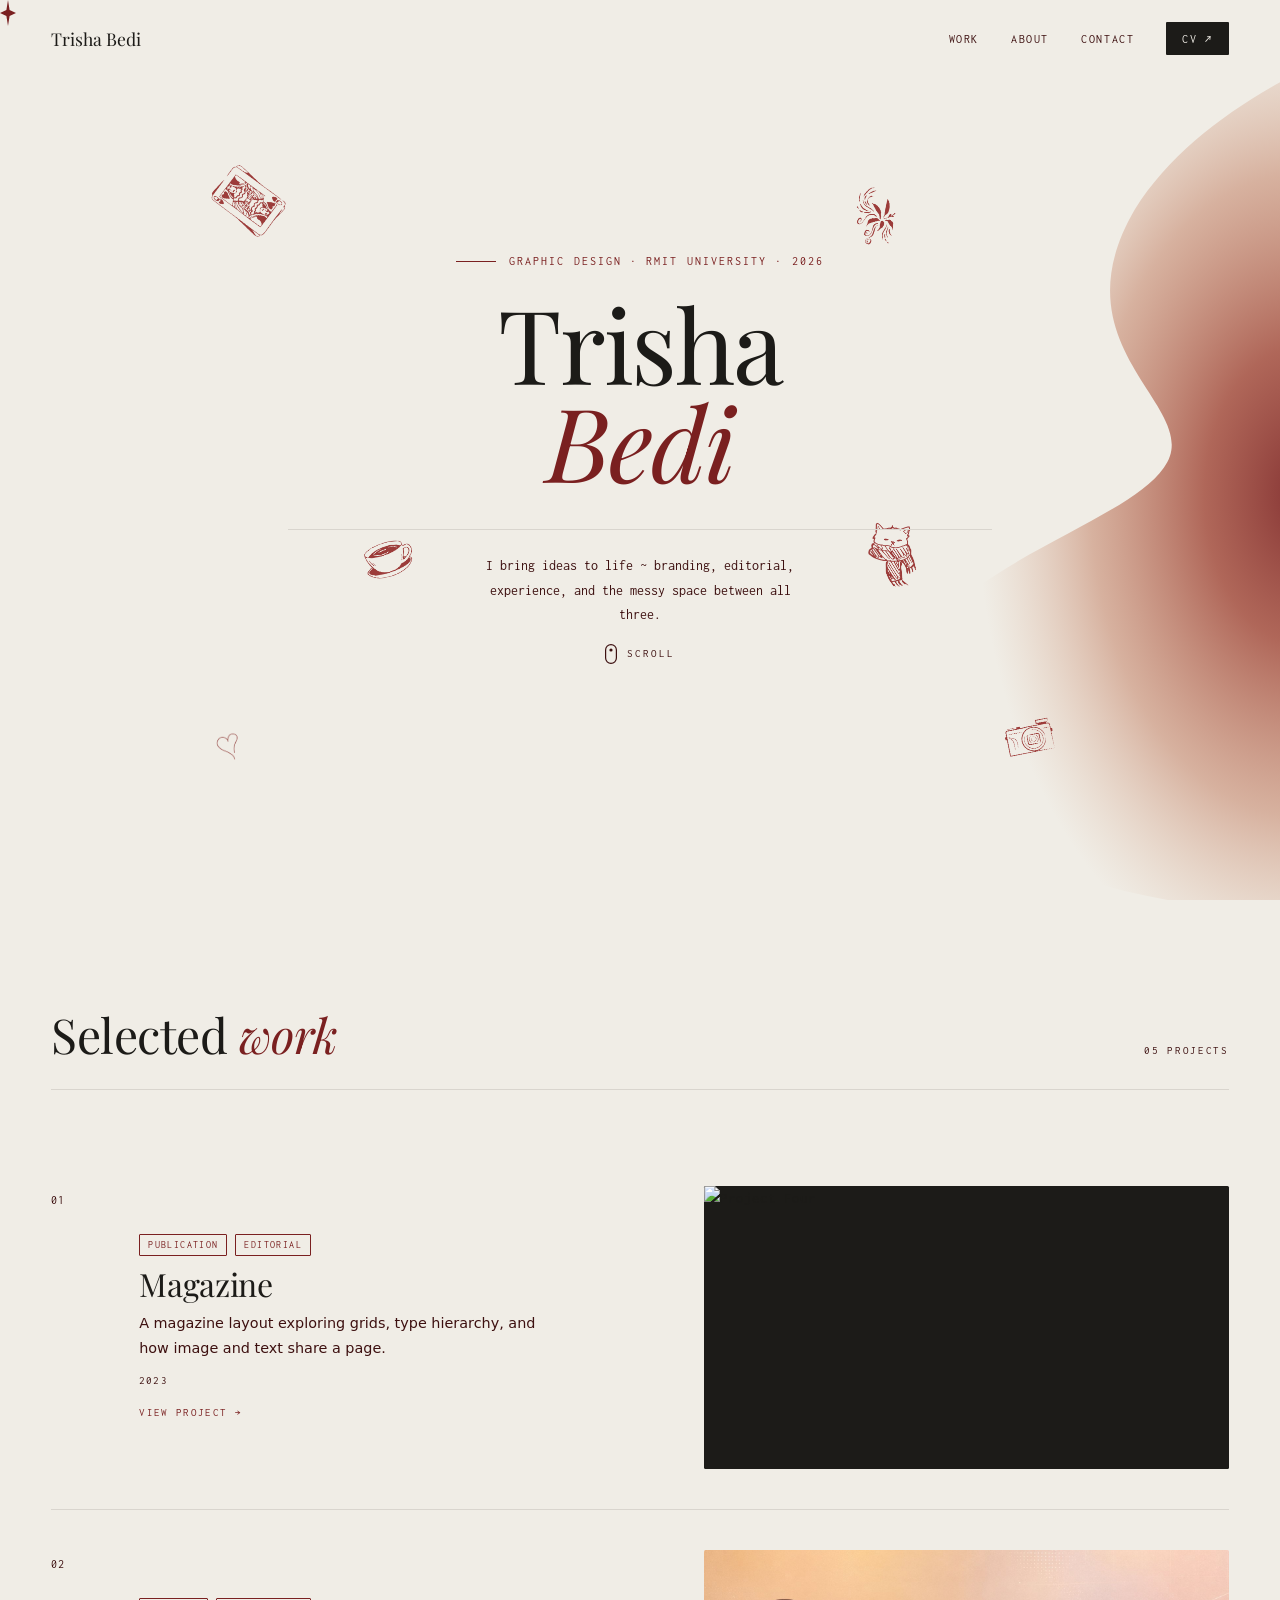
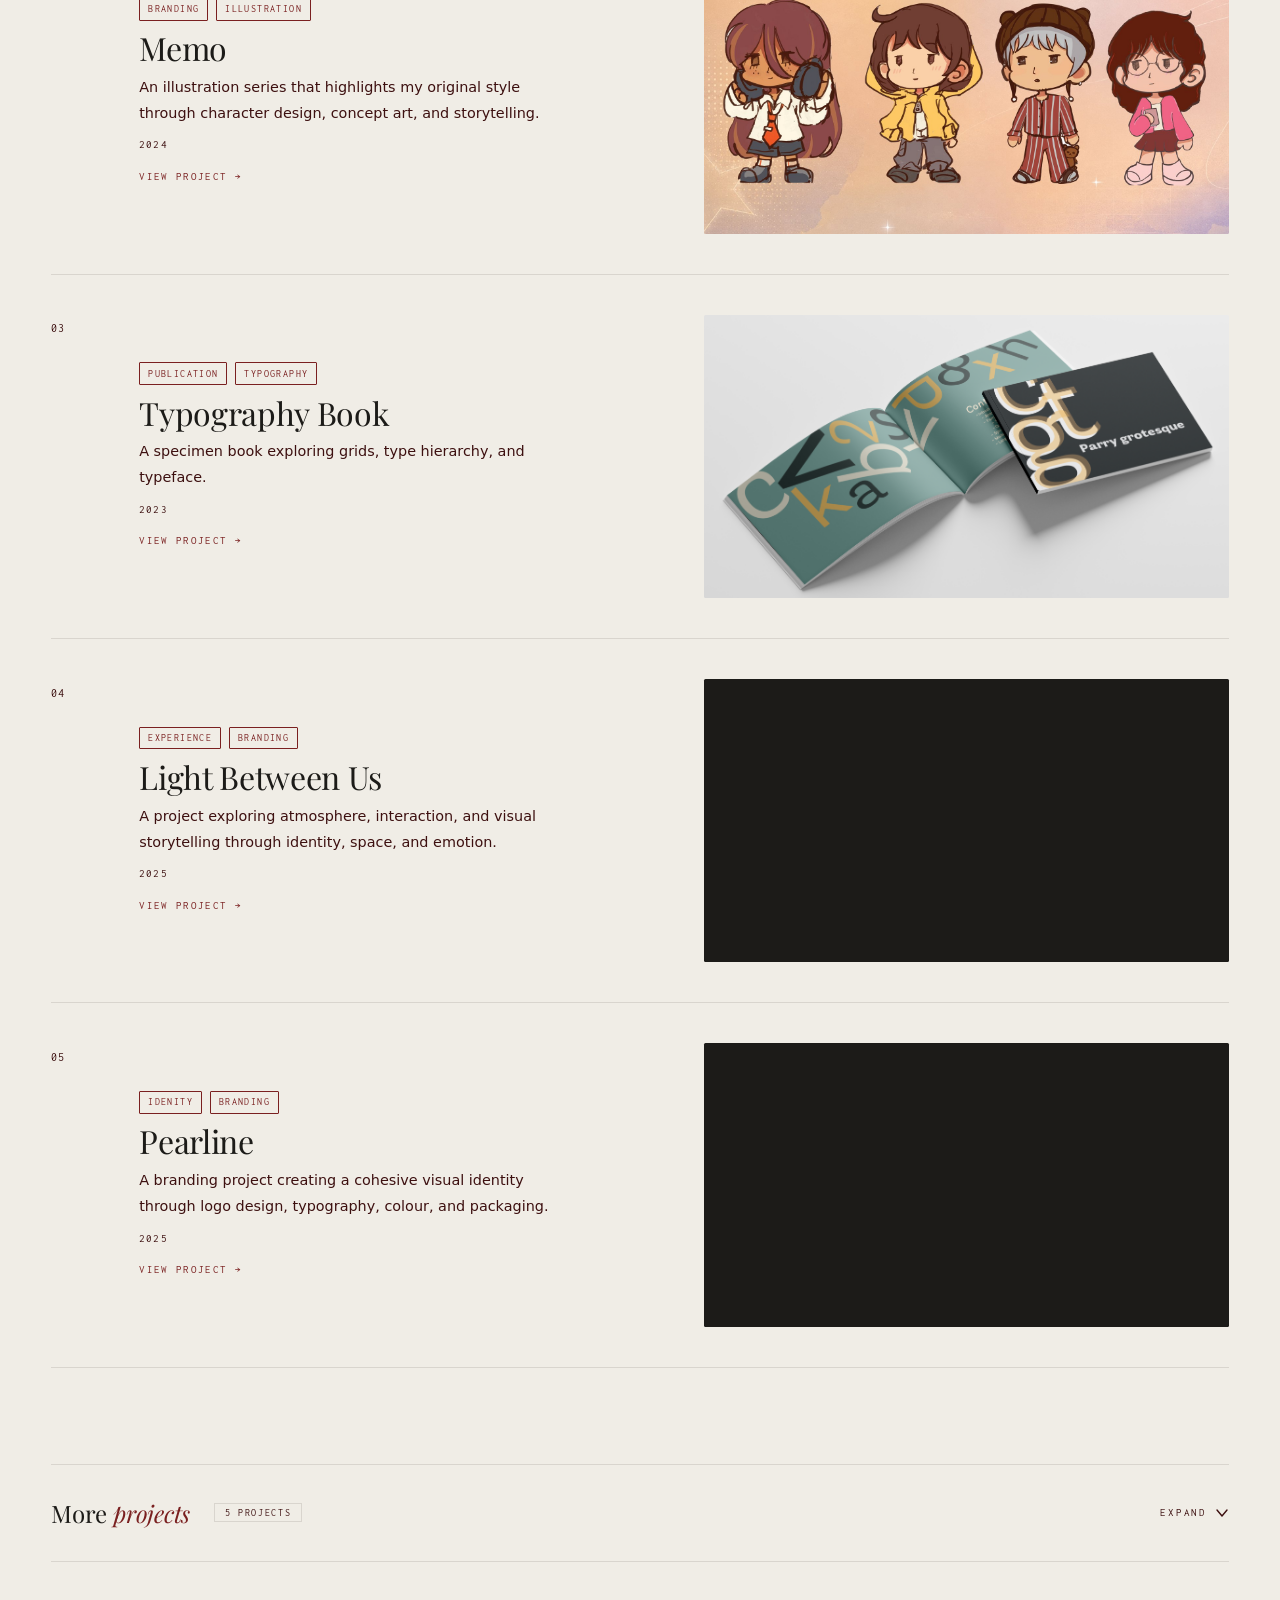
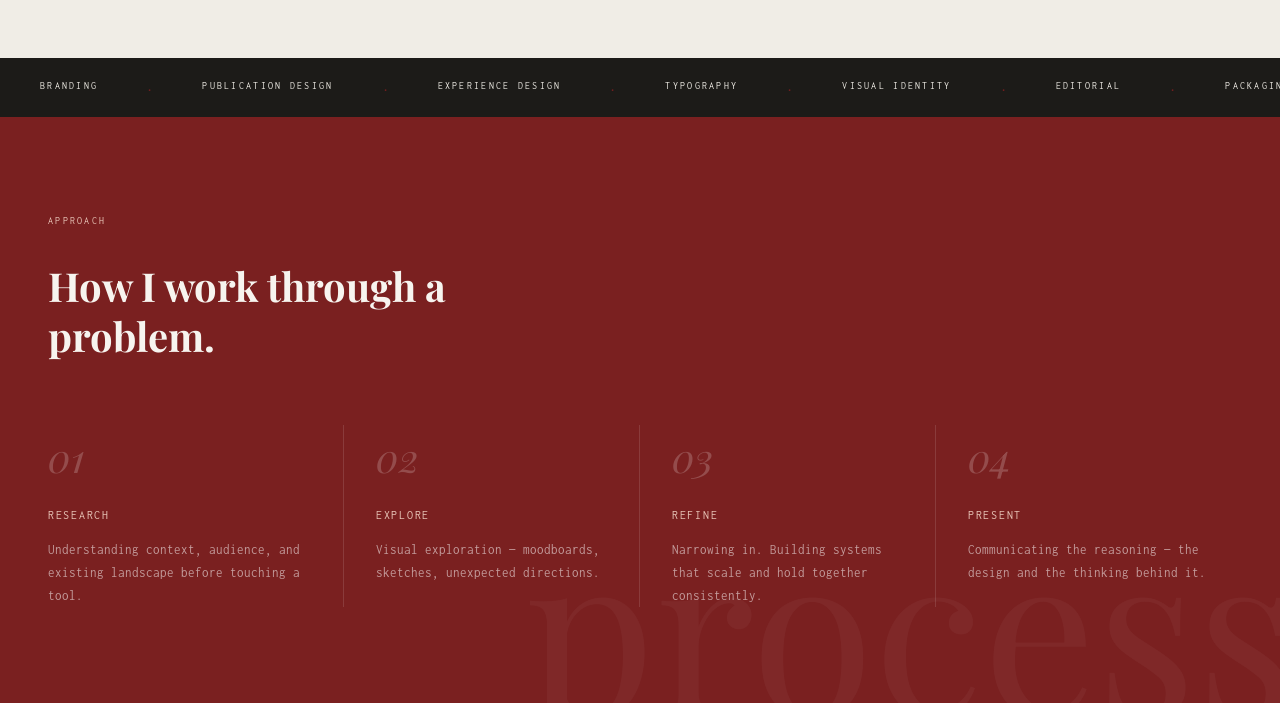
==== index.html @ 63c52616 "Update index.html" ====
<!DOCTYPE html>
<html lang="en">
<head>
<meta charset="UTF-8">
<meta name="viewport" content="width=device-width, initial-scale=1.0">
<!-- EDIT: your name -->
<title>Trisha Bedi — Portfolio</title>
<link rel="preconnect" href="https://fonts.googleapis.com">
<link rel="preconnect" href="https://fonts.gstatic.com" crossorigin>
<link href="https://fonts.googleapis.com/css2?family=Playfair+Display:ital,wght@0,400;0,700;1,400;1,700&family=Inconsolata:wght@300;400;500&display=swap" rel="stylesheet">
<link rel="stylesheet" href="assets/css/styles.css">
</head>
<body>

<div class="cur" id="c1"></div>

<!-- ===== NAV ===== -->
<nav id="nav">
  <!-- EDIT: your name -->
  <a class="nav-name" id="nav-home" href="#home">Trisha Bedi</a>
  <div class="nav-right">
<a href="index.html">Work</a>
<a href="about.html">About</a>
<a href="contact.html">Contact</a>
    <!-- EDIT: paste your Google Doc CV share link into href -->
    <a href="website/CV.pdf" target="_blank" rel="noopener" class="cv-btn">CV ↗</a>
  </div>
</nav>

<!-- ================================================================
     HOME PAGE
     ================================================================ -->
<div class="page active" id="page-home">

  <!-- HERO -->
  <section class="hero" id="home">
    <div class="hero-blob" aria-hidden="true">
      <svg viewBox="0 0 500 900" xmlns="http://www.w3.org/2000/svg" preserveAspectRatio="xMaxYMax meet">
        <defs>
          <radialGradient id="blobGrad" cx="70%" cy="55%" r="55%">
            <stop offset="0%"   stop-color="#7A2020" stop-opacity="0.90"/>
            <stop offset="30%"  stop-color="#9A3A2A" stop-opacity="0.75"/>
            <stop offset="65%"  stop-color="#B86848" stop-opacity="0.45"/>
            <stop offset="100%" stop-color="#D4A080" stop-opacity="0"/>
          </radialGradient>
        </defs>
        <path fill="url(#blobGrad)"
          d="M 700 900 L 700 0 C 600 20,420 80,350 200 C 270 340,420 400,380 460 C 340 520,160 560,120 680 C 90 760,200 860,380 900 Z">
          <animate attributeName="d" dur="10s" repeatCount="indefinite"
            values="
              M 700 900 L 700 0 C 600 20,420 80,350 200 C 270 340,420 400,380 460 C 340 520,160 560,120 680 C 90 760,200 860,380 900 Z;
              M 700 900 L 700 0 C 610 30,430 90,355 210 C 272 352,428 408,384 468 C 342 528,155 568,112 688 C 82 770,205 868,388 900 Z;
              M 700 900 L 700 0 C 590 15,415 74,344 194 C 265 332,415 394,374 454 C 336 514,162 552,125 672 C 96 752,196 852,372 900 Z;
              M 700 900 L 700 0 C 600 20,420 80,350 200 C 270 340,420 400,380 460 C 340 520,160 560,120 680 C 90 760,200 860,380 900 Z"
            calcMode="spline"
            keySplines="0.45 0 0.55 1;0.45 0 0.55 1;0.45 0 0.55 1"/>
        </path>
      </svg>
    </div>

    <!-- added blob -->

    <!-- illustration -->
    <!--  -->

    <div class="hero-doodles" aria-hidden="true">

  <!-- playing card — upper left -->
  <img src="website/card.png"
       class="hero-doodle doodle-card"
       alt="">

  <!-- flower — upper right -->
  <img src="website/flower.png"
       class="hero-doodle doodle-flower"
       alt="">

  <!-- coffee — lower left of name -->
  <img src="website/coffee.png"
       class="hero-doodle doodle-coffee"
       alt="">

  <!-- cat — lower right of name -->
  <img src="website/cat.png"
       class="hero-doodle doodle-cat"
       alt="">


  <!-- heart — bottom left -->
  <img src="website/heart.png"
       class="hero-doodle doodle-heart"
       alt="">

  <!-- camera — bottom right -->
  <img src="website/camera.png"
       class="hero-doodle doodle-camera"
       alt="">

</div>
    
    <!-- EDIT: course · school · year -->
    <p class="hero-tag reveal">Graphic Design · RMIT University · 2026</p>
    <h1 class="hero-title reveal" style="transition-delay:.1s">
      <!-- EDIT: your name -->
      Trisha<br><em>Bedi</em>
    </h1>
    <div class="hero-bottom reveal" style="transition-delay:.2s">
      <!-- EDIT: your short bio -->
      <p class="hero-bio">I bring ideas to life ~ branding, editorial, experience, and the messy space between all three.</p>
      <div class="hero-scroll">
        <svg width="12" height="20" viewBox="0 0 12 20" fill="none">
          <rect x=".6" y=".6" width="10.8" height="18.8" rx="5.4" stroke="currentColor" stroke-width="1.2"/>
          <circle cx="6" cy="6" r="1.6" fill="currentColor"/>
        </svg>
        Scroll
      </div>
    </div>
  </section>

 
  
  <!-- WORK -->
  <section class="work" id="work-section">
    <div class="section-header reveal">
      <h2 class="section-heading">Selected <em>work</em></h2>
      <!-- EDIT: update count if you add projects -->
      <span class="section-count">05 projects</span>
    </div>

    <div class="project-list">

      <!-- =====================================================================
           PROJECT 1
           EDIT: fill in all the details below for your first project.
           To add a real image: put your image file next to the HTML file,
           then replace the <div class="project-thumb-placeholder"> block with:
           <img src="project1.jpg" alt="Project One">
           ===================================================================== -->
        <a class="project-card reveal" href="#" onclick="openProject(event,'p1')" style="transition-delay:.16s">
        <span class="project-num">01</span>
        <div class="project-text">
          <!-- EDIT: tags -->
          <div class="project-tags">
            <span class="tag">Publication</span>
             <span class="tag">Editorial</span>
          </div>
          <!-- EDIT: title -->
          <div class="project-title">Magazine</div>
          <!-- EDIT: description -->
          <p class="project-desc">A magazine layout exploring grids, type hierarchy, and how image and text share a page.</p>
          <!-- EDIT: year -->
          <span class="project-year">2023</span>
          <span class="project-cta">View project →</span>
        </div>
        <div class="project-thumb">
          <!-- EDIT: replace with <img src="project3.jpg" alt="..."> -->
           <img src="website/page 5.png" alt="Project Four" loading="eager" decoding="async">
          <div class="">
            <svg width="36" height="36" viewBox="0 0 36 36" fill="none"><rect x="3" y="3" width="30" height="30" rx="2" stroke="#555" stroke-width="1.2"/><path d="M3 25l8-8 5 5 4-4 12 12" stroke="#555" stroke-width="1.2" stroke-linecap="round"/></svg>
            
          </div>
        </div>
      </a>

      <!-- =====================================================================
           PROJECT 2
           ===================================================================== -->
      <a class="project-card reveal" href="#" onclick="openProject(event,'p2')">
        <span class="project-num">02</span>
        <div class="project-text">
          <!-- EDIT: tags -->
          <div class="project-tags">
            <span class="tag">Branding</span>
            <span class="tag">Illustration</span>
          </div>
          <!-- EDIT: title -->
          <div class="project-title">Memo</div>
          <!-- EDIT: short description for the list view -->
          <p class="project-desc"> An illustration series that highlights my original style through character design, concept art, and storytelling.</p>
          <!-- EDIT: year -->
          <span class="project-year">2024</span>
          <span class="project-cta">View project →</span>
        </div>
        <div class="project-thumb">
          <!-- EDIT: replace this placeholder div with <img src="project1.jpg" alt="..."> -->
           <img src="website/memo-1.jpg" alt="Project One" loading="eager" decoding="async">
          <div class="">
            <svg width="36" height="36" viewBox="0 0 36 36" fill="none"><rect x="3" y="3" width="30" height="30" rx="2" stroke="#555" stroke-width="1.2"/><path d="M3 25l8-8 5 5 4-4 12 12" stroke="#555" stroke-width="1.2" stroke-linecap="round"/></svg>
            
          </div>
        </div>
      </a>
        <!-- =====================================================================
           PROJECT 3
           ===================================================================== -->
      <a class="project-card reveal" href="#" onclick="openProject(event,'p3')" style="transition-delay:.08s">
        <span class="project-num">03</span>
        <div class="project-text">
          <!-- EDIT: tags -->
          <div class="project-tags">
            <span class="tag">Publication</span>
            <span class="tag">typography</span>
          </div>
          <!-- EDIT: title -->
          <div class="project-title">Typography Book</div>
          <!-- EDIT: description -->
          <p class="project-desc">A specimen book exploring grids, type hierarchy, and typeface.</p>
          <!-- EDIT: year -->
          <span class="project-year">2023</span>
          <span class="project-cta">View project →</span>
        </div>
        <div class="project-thumb">
          <!-- EDIT: replace with <img src="project2.jpg" alt="..."> -->
          <img src="website/book-1.png" alt="Project Two" loading="eager" decoding="async">
          <div class="">
            <svg width="36" height="36" viewBox="0 0 36 36" fill="none"><rect x="3" y="3" width="30" height="30" rx="2" stroke="#555" stroke-width="1.2"/><path d="M3 25l8-8 5 5 4-4 12 12" stroke="#555" stroke-width="1.2" stroke-linecap="round"/></svg>
            
          </div>
        </div>
      </a>

      <!-- =====================================================================
           PROJECT 4
           ===================================================================== -->
      <a class="project-card reveal" href="#" onclick="openProject(event,'p4')" style="transition-delay:.16s">
        <span class="project-num">04</span>
        <div class="project-text">
          <!-- EDIT: tags -->
          <div class="project-tags">
            <span class="tag">Experience</span>
             <span class="tag">Branding</span>
          </div>
          <!-- EDIT: title -->
          <div class="project-title">Light Between Us</div>
          <!-- EDIT: description -->
          <p class="project-desc">A project exploring atmosphere, interaction, and visual storytelling through identity, space, and emotion.</p>
          <!-- EDIT: year -->
          <span class="project-year">2025</span>
          <span class="project-cta">View project →</span>
        </div>
        <div class="project-thumb">
          <!-- EDIT: replace with <img src="project3.jpg" alt="..."> -->
           <img src="website/Lbu-1.png" alt="Project Three" loading="eager" decoding="async">
          <div class="">
            <svg width="36" height="36" viewBox="0 0 36 36" fill="none"><rect x="3" y="3" width="30" height="30" rx="2" stroke="#555" stroke-width="1.2"/><path d="M3 25l8-8 5 5 4-4 12 12" stroke="#555" stroke-width="1.2" stroke-linecap="round"/></svg>
            
          </div>
        </div>
      </a>

       <!-- =====================================================================
           PROJECT 5
           ===================================================================== -->
    
      <a class="project-card reveal" href="#" onclick="openProject(event,'p5')" style="transition-delay:.16s">
        <span class="project-num">05</span>
        <div class="project-text">
          <!-- EDIT: tags -->
          <div class="project-tags">
            <span class="tag">Idenity</span>
             <span class="tag">Branding</span>
          </div>
          <!-- EDIT: title -->
          <div class="project-title">Pearline</div>
          <!-- EDIT: description -->
          <p class="project-desc">A branding project creating a cohesive visual identity through logo design, typography, colour, and packaging.</p>
          <!-- EDIT: year -->
          <span class="project-year">2025</span>
          <span class="project-cta">View project →</span>
        </div>
        <div class="project-thumb">
          <!-- EDIT: replace with <img src="project3.jpg" alt="..."> -->
           <img src="website/Pearline-8.jpg" alt="Project Five" loading="eager" decoding="async">
          <div class="">
            <svg width="36" height="36" viewBox="0 0 36 36" fill="none"><rect x="3" y="3" width="30" height="30" rx="2" stroke="#555" stroke-width="1.2"/><path d="M3 25l8-8 5 5 4-4 12 12" stroke="#555" stroke-width="1.2" stroke-linecap="round"/></svg>
            
          </div>
        </div>
      </a>

      <!-- TO ADD MORE PROJECTS: copy one of the blocks above, change the id in
           onclick="openProject(event,'p4')" and fill in the PROJECTS data below in JS -->

    </div>
  </section>

  <!-- MORE PROJECTS DRAWER -->
  <section class="more-projects" id="more-projects-section">
    <button class="more-projects-toggle reveal" id="more-projects-btn" onclick="toggleMoreProjects()">
      <div class="more-projects-toggle-left">
        <span class="more-projects-toggle-label">More <em>projects</em></span>
        <span class="more-projects-toggle-count" id="more-projects-count">— projects</span>
      </div>
      <div class="more-projects-toggle-icon">
        <span class="toggle-arrow-text"></span>
        <svg class="toggle-arrow" width="14" height="14" viewBox="0 0 14 14" fill="none">
          <path d="M2 4l5 6 5-6" stroke="currentColor" stroke-width="1.4" stroke-linecap="round" stroke-linejoin="round"/>
        </svg>
      </div>
    </button>
    <div class="more-projects-drawer" id="more-projects-drawer">
      <div class="more-projects-drawer-inner">
        <div class="small-projects-carousel">
          <div class="small-projects-track-wrap" id="small-track-wrap">
            <div class="small-projects-track" id="small-projects-grid"></div>
          </div>
          <div class="carousel-nav">
            <button class="carousel-btn" id="carousel-prev" onclick="carouselStep(-1)" aria-label="Previous">←</button>
            <button class="carousel-btn" id="carousel-next" onclick="carouselStep(1)" aria-label="Next">→</button>
            <div class="carousel-progress"><div class="carousel-progress-fill" id="carousel-fill"></div></div>
            <span class="carousel-pos" id="carousel-pos">1 / 5</span>
          </div>
        </div>
      </div>
    </div>
  </section>

 <!--MARQUEE-->
 <div class="marquee-strip">
  <div class="marquee-inner">

    <span class="marquee-item">Branding</span>
    <span class="marquee-dot">·</span>

    <span class="marquee-item">Publication Design</span>
    <span class="marquee-dot">·</span>

    <span class="marquee-item">Experience Design</span>
    <span class="marquee-dot">·</span>

    <span class="marquee-item">Typography</span>
    <span class="marquee-dot">·</span>

    <span class="marquee-item">Visual Identity</span>
    <span class="marquee-dot">·</span>

    <span class="marquee-item">Editorial</span>
    <span class="marquee-dot">·</span>

    <span class="marquee-item">Packaging</span>
    <span class="marquee-dot">·</span>

    <span class="marquee-item">Storytelling</span>
    <span class="marquee-dot">·</span>

    <!-- duplicate for seamless loop -->

    <span class="marquee-item">Branding</span>
    <span class="marquee-dot">·</span>

    <span class="marquee-item">Publication Design</span>
    <span class="marquee-dot">·</span>

    <span class="marquee-item">Experience Design</span>
    <span class="marquee-dot">·</span>

    <span class="marquee-item">Typography</span>
    <span class="marquee-dot">·</span>

    <span class="marquee-item">Visual Identity</span>
    <span class="marquee-dot">·</span>

    <span class="marquee-item">Editorial</span>
    <span class="marquee-dot">·</span>

    <span class="marquee-item">Packaging</span>
    <span class="marquee-dot">·</span>

    <span class="marquee-item">Storytelling</span>
    <span class="marquee-dot">·</span>

  </div>
</div>


<!--APPROACH-->

<section class="process-section fade-in-section">
  <div class="process-bg-text">process</div>
  <p class="process-label">Approach</p>
  <h2 class="process-heading">How I work through a problem.</h2>
  <div class="process-steps">
    <div class="process-step"><div class="process-step-num">01</div><p class="process-step-title">Research</p><p class="process-step-desc">Understanding context, audience, and existing landscape before touching a tool.</p></div>
<div class="process-step"><div class="process-step-num">02</div><p class="process-step-title">Explore</p><p class="process-step-desc">Visual exploration — moodboards, sketches, unexpected directions.</p></div>
<div class="process-step"><div class="process-step-num">03</div><p class="process-step-title">Refine</p><p class="process-step-desc">Narrowing in. Building systems that scale and hold together consistently.</p></div>
<div class="process-step"><div class="process-step-num">04</div><p class="process-step-title">Present</p><p class="process-step-desc">Communicating the reasoning — the design and the thinking behind it.</p></div>
  </div>
</section>


  <!-- ABOUT -->

 
  <!-- CONTACT -->

</div>
<!-- ================================================================
     PROJECT DETAIL PAGE  (rendered dynamically by JS)
     ================================================================ -->
<div class="page" id="page-project">
  <!-- JS fills this in -->
</div>

<script src="assets/js/vendor/jquery-3.7.1.min.js?v=2"></script>
<script src="assets/js/projects.js?v=2"></script>
<script src="assets/js/app.js?v=2"></script>
</body>
</html>
---- assets/css/styles.css ----
/* ============================================================
   COLOURS — search EDIT: to find everything to personalise
   ============================================================ */
:root {
  --bg:      #F0EDE6;
  --fg:      #1C1B18;
  --mid:     #3d1010;
  --rule:    #D9D5CE;
  --pop:     #7A2020;  /* EDIT: accent colour */
  --card-bg: #EDEAE4;
  --terracotta: #7A2020;
  --terra-faint: #E8C5B8;
  --warm-white: #F7F4EF;
  --serif: 'Playfair Display', serif;
}


*,*::before,*::after{box-sizing:border-box;margin:0;padding:0}
html{scroll-behavior:smooth}
body{font-family:'Inconsolata',monospace;background:var(--bg);color:var(--fg);font-size:15px;line-height:1.6;-webkit-font-smoothing:antialiased;cursor:none}

/* ——— CURSOR ——— */
.cur{width:16px;height:26px;background:var(--pop);position:fixed;top:0;left:0;pointer-events:none;z-index:9999;clip-path:polygon(50% 0%,60% 38%,100% 50%,60% 62%,50% 100%,40% 62%,0% 50%,40% 38%);will-change:transform}
/* ——— NAV ——— */
nav{position:fixed;top:0;left:0;right:0;z-index:500;display:flex;justify-content:space-between;align-items:center;padding:1.4rem 4vw;transition:border-color .3s,background .3s;border-bottom:1px solid transparent}
nav.scrolled{border-color:var(--rule);background:rgba(247,244,239,.93);backdrop-filter:blur(8px)}
.nav-name{font-family:'Playfair Display',serif;font-size:1.1rem;font-weight:400;color:var(--fg);text-decoration:none;cursor:none}
.nav-right{display:flex;align-items:center;gap:2rem}
.nav-right a{font-size:.72rem;letter-spacing:.14em;text-transform:uppercase;color:var(--mid);text-decoration:none;transition:color .2s;cursor:none}
.nav-right a:hover{color:var(--fg)}
.cv-btn{color:var(--bg)!important;background:var(--fg)!important;padding:.45rem 1rem;border-radius:1px;transition:background .2s!important}
.cv-btn:hover{background:var(--pop)!important}

/* ——— PAGE SYSTEM ——— */
.page{display:none;min-height:100vh}
.page.active{display:block}

/* ============================================================
   HOME PAGE
   ============================================================ */

/* HERO */
.hero{min-height:100vh;display:flex;flex-direction:column;justify-content:center;align-items:center;text-align:center;padding:6rem 4vw 5rem;position:relative;overflow:hidden}
.hero-blob{position:absolute;top:0;right:0;bottom:0;width:clamp(300px,55vw,700px);pointer-events:none;user-select:none;z-index:0}
.hero-blob-left{
  left:0;
  right:auto;
  transform:scaleX(-1);
  transform-origin:center;
}
.hero-blob svg{width:100%;height:100%}
.hero-tag{font-size:.72rem;letter-spacing:.18em;text-transform:uppercase;color:var(--pop);margin-bottom:1.5rem;display:flex;align-items:center;justify-content:center;gap:.8rem;position:relative;z-index:1}
.hero-tag::before{content:'';display:inline-block;width:2.5rem;height:1px;background:var(--pop)}
.hero-title{font-family:'Playfair Display',serif;font-size:clamp(3.2rem,8vw,7.5rem);font-weight:400;line-height:.95;letter-spacing:-.02em;max-width:14ch;margin:0 auto 2.5rem;position:relative;z-index:1}
.hero-title em{font-style:italic;color:var(--pop)}
.hero-bottom{display:flex;flex-direction:column;align-items:center;border-top:1px solid var(--rule);padding-top:1.5rem;gap:1rem;width:min(100%,44rem);position:relative;z-index:1}
.hero-bio{font-size:.88rem;color:var(--mid);max-width:44ch;line-height:1.75}
.hero-scroll{display:flex;align-items:center;gap:.6rem;font-size:.68rem;letter-spacing:.18em;text-transform:uppercase;color:var(--mid);animation:drift 2.2s ease-in-out infinite}
@keyframes drift{0%,100%{transform:translateY(0)}50%{transform:translateY(5px)}}

/*Illustration - doodle*/

/* ================================
   HERO DOODLES
================================ */

.hero-doodles {
  position: absolute;
  inset: 0;
  pointer-events: none;
  overflow: hidden;
  z-index: 1;
}

.hero-doodle {
  position: absolute;
  width: 75px;
  height: auto;
  opacity: 0.75;
  mix-blend-mode: multiply;
  animation-duration: 6s;
  animation-timing-function: ease-in-out;
  animation-iteration-count: infinite;
}


/* TOP LEFT — playing card */

.doodle-card {
  top: 18%;
  left: 16%;
  width: 90px;
  transform: rotate(-15deg);
  animation-name: float-card;
}


/* TOP RIGHT — flower */

.doodle-flower {
  top: 20%;
  right: 28%;
  width: 85px;
  transform: rotate(8deg);
  animation-name: float-flower;
}


/* BESIDE NAME — coffee */

.doodle-coffee {
  top: 58%;
  left: 27%;
  width: 85px;
  transform: rotate(-5deg);
  animation-name: float-coffee;
}


/* BESIDE NAME — cat */

.doodle-cat {
  top: 58%;
  right: 27%;
  width: 80px;
  animation-name: float-cat;
}


/* BOTTOM LEFT — heart */

.doodle-heart {
  bottom: 14%;
  left: 15%;
  width: 65px;
  animation-name: float-heart;
}


/* BOTTOM RIGHT — camera */

.doodle-camera {
  bottom: 14%;
  right: 16%;
  width: 85px;
  transform: rotate(8deg);
  animation-name: float-camera;
}


/* ================================
   SUBTLE MOVEMENT
================================ */

@keyframes float-card {
  0%, 100% {
    transform: translateY(0) rotate(-15deg);
  }

  50% {
    transform: translateY(-7px) rotate(-12deg);
  }
}

@keyframes float-flower {
  0%, 100% {
    transform: translateY(0) rotate(8deg);
  }

  50% {
    transform: translateY(6px) rotate(11deg);
  }
}

@keyframes float-coffee {
  0%, 100% {
    transform: translateY(0) rotate(-5deg);
  }

  50% {
    transform: translateY(-5px) rotate(-2deg);
  }
}

@keyframes float-cat {
  0%, 100% {
    transform: translateY(0);
  }

  50% {
    transform: translateY(7px);
  }
}

@keyframes float-heart {
  0%, 100% {
    transform: translateY(0) rotate(-4deg);
  }

  50% {
    transform: translateY(-5px) rotate(2deg);
  }
}

@keyframes float-camera {
  0%, 100% {
    transform: translateY(0) rotate(8deg);
  }

  50% {
    transform: translateY(-6px) rotate(11deg);
  }
}

/* MARQUEE */
.marquee-strip{
  background:var(--fg);
  padding:.9rem 0;
  overflow:hidden;
  white-space:nowrap;
}

.marquee-inner{
  display:inline-flex;
  animation:marquee 18s linear infinite;
}

.marquee-item{
  font-size:.65rem;
  letter-spacing:.22em;
  text-transform:uppercase;
  color:var(--bg);
  margin:0 2.5rem;
}

.marquee-dot{
  color:var(--pop);
  margin:0 .5rem;
}

@keyframes marquee{
  from{transform:translateX(0)}
  to{transform:translateX(-50%)}
}

/* WORK SECTION */
.work{padding:6rem 4vw}
.section-header{display:flex;justify-content:space-between;align-items:baseline;margin-bottom:3.5rem;padding-bottom:1rem;border-bottom:1px solid var(--rule)}
.section-heading{font-family:'Playfair Display',serif;font-size:clamp(1.8rem,4vw,3rem);font-weight:400;letter-spacing:-.01em}
.section-heading em{font-style:italic;color:var(--pop)}
.section-count{font-size:.7rem;letter-spacing:.15em;text-transform:uppercase;color:var(--mid)}

/* PROJECT CARDS — text left, image right */
.project-list{display:flex;flex-direction:column;gap:0}

.project-card{
  display:grid;
  grid-template-columns:3rem 1fr 1fr;
  gap:2.5rem;
  align-items:center;
  padding:2.5rem 0;
  border-bottom:1px solid var(--rule);
  text-decoration:none;color:inherit;
  position:relative;cursor:none;
}
.project-card::before{
  content:'';position:absolute;
  left:-4vw;right:-4vw;top:0;bottom:0;
  background:var(--card-bg);opacity:0;
  transition:opacity .3s;z-index:0;
}
.project-card:hover::before{opacity:1}
.project-card>*{position:relative;z-index:1}

.project-num{font-size:.72rem;letter-spacing:.1em;color:var(--mid);align-self:flex-start;padding-top:.3rem}

/* LEFT: text */
.project-text{display:flex;flex-direction:column;gap:.6rem}
.project-tags{display:flex;gap:.5rem;flex-wrap:wrap}
.tag{font-size:.62rem;letter-spacing:.14em;text-transform:uppercase;color:var(--pop);border:1px solid var(--pop);padding:.15rem .5rem;border-radius:1px}
.project-title{font-family:'Playfair Display',serif;font-size:clamp(1.3rem,2.5vw,2rem);font-weight:400;letter-spacing:-.01em;line-height:1.1}
.project-desc{font-size:.95rem;color:var(--mid);max-width:46ch;line-height:1.7}
.project-year{font-size:.7rem;letter-spacing:.1em;color:var(--mid)}
.project-cta{display:inline-flex;align-items:center;gap:.4rem;font-size:.7rem;letter-spacing:.12em;text-transform:uppercase;color:var(--pop);margin-top:.25rem}

/* RIGHT: image */
.project-thumb{
  aspect-ratio:5/2.7;
  background:var(--fg);
  border-radius:1.5px;
  overflow:hidden;
  position:relative;
  transition:transform .4s cubic-bezier(.25,.46,.45,.94);
}
.project-card:hover .project-thumb{transform:scale(1.02) translateY(-2px)}
.project-thumb img{width:100%;height:100%;object-fit:cover;display:block;transition:transform .6s ease}
.project-card:hover .project-thumb img{transform:scale(1.05)}
.project-thumb-placeholder{
  width:100%;height:100%;position:absolute;top:0;left:0;
  display:flex;flex-direction:column;align-items:center;justify-content:center;
  gap:.5rem;color:#555;font-size:.6rem;letter-spacing:.12em;text-transform:uppercase;
}
/* ── PROCESS ── */
  .process-section { background: var(--terracotta); padding: 6rem 3rem; position: relative; overflow: hidden; }
  .process-bg-text { position: absolute; bottom: -2rem; right: -1rem; font-family: var(--serif); font-size: 14rem; color: rgba(255,255,255,0.04); line-height: 1; pointer-events: none; user-select: none; }
  .process-label { color: var(--terra-faint); font-size: 0.65rem; letter-spacing: 0.22em; text-transform: uppercase; margin-bottom: 2rem; }
  .process-heading { font-family: var(--serif); font-size: 2.5rem; color: var(--warm-white); margin-bottom: 4rem; max-width: 420px; line-height: 1.25; }
  .process-steps { display: grid; grid-template-columns: repeat(4, 1fr); gap: 0; }
  .process-step { padding: 0 2rem 0 0; border-right: 1px solid rgba(255,255,255,0.12); }
  .process-step:last-child { border-right: none; padding-right: 0; }
  .process-step:not(:first-child) { padding-left: 2rem; }
  .process-step-num { font-family: var(--serif); font-style: italic; font-size: 2.5rem; color: rgba(255,255,255,0.2); margin-bottom: 1rem; transition: color 0.3s; }
  .process-step:hover .process-step-num { color: rgba(255,255,255,0.5); }
  .process-step-title { font-size: 0.78rem; letter-spacing: 0.14em; text-transform: uppercase; color: var(--terra-faint); margin-bottom: 0.8rem; }
  .process-step-desc { font-size: 0.8rem; line-height: 1.8; color: rgba(255,255,255,0.55); }

/* ABOUT */
.about{padding:6rem 4vw;background:var(--bg);color:var(--fg);display:grid;grid-template-columns:1fr 1fr;gap:6vw;align-items:start}
.about .section-heading{color:#3a0f0f}
.about .section-heading em{color:var(--pop)}
.about .section-header{border-color:#2c2a26}
.about .section-count{color:#555}
.about-photo{aspect-ratio:3/2;background:#f0ebe4;border-radius:2px;display:flex;align-items:center;justify-content:center;flex-direction:column;gap:.6rem;color:#444;font-size:.62rem;letter-spacing:.14em;text-transform:uppercase;position:relative;overflow:hidden}
.about-photo img{width:90%;height:90%;object-fit:cover}
.about-photo-label{position:absolute;bottom:1.25rem;left:1.25rem;font-size:.62rem;letter-spacing:.14em;text-transform:uppercase;color:#555}
.about-right{display:flex;flex-direction:column;gap:1.5rem}
.about-right p{font-size:.92rem;color:#7A2020;line-height:1.85}
.about-right p strong{color:#5a1515;font-weight:500}
.about-details{margin-top:.5rem;display:flex;flex-direction:column;gap:.75rem;padding-top:1.5rem;border-top:1px solid #2c2a26}
.detail-row{display:flex;justify-content:space-between;font-size:.75rem}
.detail-label{color:#555;text-transform:uppercase;letter-spacing:.12em;font-size:.68rem}
.detail-val{color:#7A2020}
.cv-block{margin-top:1.5rem;padding:1.5rem;border:1px solid #2c2a26;display:flex;justify-content:space-between;align-items:center;gap:1rem}
.cv-block-text{font-size:.8rem;color:#7A2020}
.cv-block-text strong{display:block;color:#3a0f0f;font-size:.9rem;margin-bottom:.2rem}
.cv-link{display:inline-flex;align-items:center;gap:.5rem;font-size:.7rem;letter-spacing:.14em;text-transform:uppercase;background:var(--pop);color:var(--bg);text-decoration:none;padding:.6rem 1.2rem;border-radius:1px;white-space:nowrap;transition:opacity .2s;cursor:none}
.cv-link:hover{opacity:.85}


/* CONTACT */

.contact{
  padding:8rem 4vw;
}

.contact-grid{
  display:grid;
  grid-template-columns:1fr 1fr;
  gap:6vw;
  margin-top:3rem;
}

.contact-left p{
  font-size:.95rem;
  line-height:1.9;
  color:var(--mid);
  max-width:42ch;
}

.contact-right-minimal{
  display:flex;
  flex-direction:column;
}

.contact-email-small{
  font-family:'Playfair Display', serif;
  font-size:clamp(1.5rem,3vw,2.2rem);
  text-decoration:none;
  color:var(--fg);
  padding-bottom:1.5rem;
  margin-bottom:1rem;
  border-bottom:1px solid var(--rule);
  transition:color .2s;
}

.contact-email-small:hover{
  color:var(--pop);
}

.social-item{
  display:flex;
  justify-content:space-between;
  align-items:center;
  padding:.9rem 0;
  border-bottom:1px solid var(--rule);
  text-decoration:none;
  color:var(--fg);
  font-size:.8rem;
  letter-spacing:.05em;
  transition:color .2s;
}

.social-item:hover{
  color:var(--pop);
}

.social-item span{
  font-size:.68rem;
  letter-spacing:.12em;
  text-transform:uppercase;
  color:var(--mid);
}

@media(max-width:900px){

  .contact-grid{
    grid-template-columns:1fr;
    gap:3rem;
  }

}

footer{padding:1.5rem 4vw;border-top:1px solid var(--rule);display:flex;justify-content:space-between;align-items:center;font-size:.7rem;letter-spacing:.08em;color:var(--mid);flex-wrap:wrap;gap:1rem}

/* ============================================================
   PROJECT DETAIL PAGE
   ============================================================ */
.project-detail{padding-top:6rem}

.detail-hero{
  display:grid;
  grid-template-columns:1fr 1fr;
  gap:0;
  min-height:85vh;
  align-items:stretch;
}
.detail-hero-text{
  padding:5rem 4vw 5rem 4vw;
  display:flex;flex-direction:column;justify-content:center;gap:1.5rem;
  border-right:1px solid var(--rule);
}
.detail-back{
  display:inline-flex;align-items:center;gap:.5rem;
  font-size:.7rem;letter-spacing:.14em;text-transform:uppercase;
  color:var(--mid);text-decoration:none;cursor:none;
  transition:color .2s;margin-bottom:1rem;
  background:none;border:none;font-family:'Inconsolata',monospace;
}
.detail-back:hover{color:var(--pop)}
.detail-tags{display:flex;gap:.5rem;flex-wrap:wrap}
.detail-title{font-family:'Playfair Display',serif;font-size:clamp(2.5rem,5vw,4.5rem);font-weight:400;line-height:1;letter-spacing:-.02em}
.detail-title em{font-style:italic;color:var(--pop)}
.project-desc{
  font-family: system-ui, sans-serif;
  font-size:.90rem;
  color:var(--mid);
  max-width:46ch;
  line-height:1.8;
}
.detail-meta{display:flex;flex-direction:column;gap:.6rem;padding-top:1.5rem;border-top:1px solid var(--rule);margin-top:auto}
.detail-meta-row{display:flex;gap:1.5rem;font-size:.75rem}
.detail-meta-label{color:var(--mid);text-transform:uppercase;letter-spacing:.1em;font-size:.68rem;min-width:5rem}
.detail-meta-val{color:var(--fg)}

.detail-hero-image{
  background:var(--fg);
  position:relative;overflow:hidden;
}
.detail-hero-image img{width:100%;height:100%;object-fit:cover;display:block}
.detail-hero-placeholder{
  width:100%;height:100%;position:absolute;top:0;left:0;
  display:flex;flex-direction:column;align-items:center;justify-content:center;
  gap:.75rem;color:#555;font-size:.65rem;letter-spacing:.14em;text-transform:uppercase;
  background:linear-gradient(145deg,#222,#1a1814);
}

/* Image gallery on detail page */
.detail-body{padding:5rem 4vw}
.detail-section-label{font-size:.7rem;letter-spacing:.18em;text-transform:uppercase;color:var(--pop);margin-bottom:1rem}
.detail-body-text{display:grid;grid-template-columns:1fr 1fr;gap:0 10rem;font-size:.95rem;color:var(--mid);line-height:1.9;margin-bottom:4rem}
.detail-body-text p{margin:0 0 1.25rem}
.detail-gallery{display:grid;grid-template-columns:1fr 1fr;gap:1.5rem;margin-bottom:5rem}
.detail-gallery-item{aspect-ratio:4/3;background:var(--fg);border-radius:2px;overflow:hidden;position:relative}
.detail-gallery-item img{width:100%;height:100%;object-fit:cover;display:block}
.detail-gallery-placeholder{
  width:100%;height:100%;position:absolute;top:0;left:0;
  display:flex;align-items:center;justify-content:center;flex-direction:column;
  gap:.5rem;color:#555;font-size:.6rem;letter-spacing:.12em;text-transform:uppercase;
}
.detail-gallery-item.wide{grid-column:span 2;aspect-ratio:16/7}
.detail-nav{display:flex;justify-content:space-between;align-items:center;padding:2rem 0;border-top:1px solid var(--rule)}
.detail-nav-btn{display:flex;align-items:center;gap:.5rem;font-size:.75rem;letter-spacing:.12em;text-transform:uppercase;color:var(--mid);text-decoration:none;cursor:none;background:none;border:none;font-family:'Inconsolata',monospace;transition:color .2s}
.detail-nav-btn:hover{color:var(--pop)}

/* ——— MORE PROJECTS ——— */
.more-projects{padding:0 4vw 6rem}

.more-projects-toggle{
  display:flex;
  align-items:center;
  justify-content:space-between;
  width:100%;
  padding:2rem 0;
  border-top:1px solid var(--rule);
  border-bottom:1px solid var(--rule);
  background:none;
  border-left:none;
  border-right:none;
  font-family:'Inconsolata',monospace;
  cursor:none;
  color:var(--fg);
  transition:color .2s;
}
.more-projects-toggle:hover{color:var(--pop)}

.more-projects-toggle-left{
  display:flex;
  align-items:center;
  gap:1.5rem;
}
.more-projects-toggle-label{
  font-family:'Playfair Display',serif;
  font-size:clamp(1.1rem,2vw,1.5rem);
  font-weight:400;
  letter-spacing:-.01em;
}
.more-projects-toggle-label em{font-style:italic;color:var(--pop)}
.more-projects-toggle-count{
  font-size:.65rem;
  letter-spacing:.16em;
  text-transform:uppercase;
  color:var(--mid);
  padding:.2rem .6rem;
  border:1px solid var(--rule);
}
.more-projects-toggle-icon{
  display:flex;
  align-items:center;
  gap:.5rem;
  font-size:.68rem;
  letter-spacing:.16em;
  text-transform:uppercase;
  color:var(--mid);
  transition:color .2s;
  flex-shrink:0;
}
.toggle-arrow{
  display:inline-block;
  transition:transform .4s cubic-bezier(.25,.46,.45,.94);
}
.more-projects-toggle.open .toggle-arrow{transform:rotate(180deg)}
.more-projects-toggle.open .toggle-arrow-text::before{content:'Collapse'}
.toggle-arrow-text::before{content:'Expand'}

.more-projects-drawer{
  display:grid;
  grid-template-rows:0fr;
  transition:grid-template-rows .5s cubic-bezier(.25,.46,.45,.94);
  overflow:hidden;
}
.more-projects-drawer.open{grid-template-rows:1fr}
.more-projects-drawer-inner{overflow:hidden}

/* Carousel track */
.small-projects-carousel{
  position:relative;
  padding-top:2rem;
  padding-bottom:1.5rem;
}
.small-projects-track-wrap{
  overflow-x:auto;
  overflow-y:visible;
  scrollbar-width:none;
  -ms-overflow-style:none;
  cursor:grab;
  padding-bottom:.5rem;
}
.small-projects-track-wrap:active{cursor:grabbing}
.small-projects-track-wrap::-webkit-scrollbar{display:none}
.small-projects-track{
  display:flex;
  gap:1.5rem;
  width:max-content;
  padding:0 0 .5rem;
}

/* Carousel nav */
.carousel-nav{
  display:flex;
  align-items:center;
  gap:.75rem;
  margin-top:1.25rem;
}
.carousel-btn{
  display:flex;align-items:center;justify-content:center;
  width:2.2rem;height:2.2rem;
  background:none;border:1px solid var(--rule);
  cursor:none;transition:border-color .2s,color .2s;color:var(--mid);
  font-family:'Inconsolata',monospace;
}
.carousel-btn:hover{border-color:var(--fg);color:var(--fg)}
.carousel-btn:disabled{opacity:.25;pointer-events:none}
.carousel-progress{
  flex:1;height:1px;background:var(--rule);position:relative;
}
.carousel-progress-fill{
  position:absolute;left:0;top:0;height:100%;background:var(--pop);
  transition:width .3s ease;
}
.carousel-pos{
  font-size:.65rem;letter-spacing:.12em;color:var(--mid);
  white-space:nowrap;
}

.small-card{
  display:flex;
  flex-direction:column;
  gap:.75rem;
  text-decoration:none;
  color:inherit;
  cursor:none;
  position:relative;
  width:clamp(260px,28vw,340px);
  flex-shrink:0;
}
.small-card-thumb{
  aspect-ratio:4/3;
  background:var(--fg);
  border-radius:1.5px;
  overflow:hidden;
  position:relative;
  transition:transform .35s cubic-bezier(.25,.46,.45,.94);
}
.small-card:hover .small-card-thumb{transform:scale(1.025) translateY(-2px)}
.small-card-thumb img{width:100%;height:100%;object-fit:cover;display:block;transition:transform .5s ease}
.small-card:hover .small-card-thumb img{transform:scale(1.06)}
.small-card-thumb-placeholder{
  width:100%;height:100%;
  display:flex;align-items:center;justify-content:center;
  color:#555;font-size:.58rem;letter-spacing:.12em;text-transform:uppercase;
}
.small-card-body{display:flex;flex-direction:column;gap:.3rem}
.small-card-tags{display:flex;gap:.4rem;flex-wrap:wrap}
.small-card-tag{
  font-size:.58rem;letter-spacing:.12em;text-transform:uppercase;
  color:var(--pop);border:1px solid var(--pop);padding:.1rem .4rem;border-radius:1px;
}
.small-card-title{
  font-family:'Playfair Display',serif;
  font-size:1rem;font-weight:400;letter-spacing:-.01em;
  transition:color .2s;
}
.small-card:hover .small-card-title{color:var(--pop)}
.small-card-desc{font-family:'DM Sans',sans-serif;font-size:.78rem;color:var(--mid);line-height:1.9;max-width:34ch}
.small-card-footer{
  display:flex;justify-content:space-between;align-items:center;
  font-size:.65rem;letter-spacing:.1em;color:var(--mid);
  padding-top:.4rem;border-top:1px solid var(--rule);margin-top:.1rem;
}
.small-card-cta{color:var(--pop);text-transform:uppercase;letter-spacing:.12em;font-size:.62rem}

@media(max-width:900px){
  .small-projects-grid{grid-template-columns:repeat(2,1fr)}
}
@media(max-width:560px){
  .small-projects-grid{grid-template-columns:1fr}
}

/* ——— REVEAL ———
   Content is visible by default. Animation may enhance it, but can never
   leave an off-screen section stuck at opacity:0. */
.reveal{opacity:1;transform:none}
.page.active .reveal.in{animation:reveal-in .65s ease both}
@keyframes reveal-in{
  from{opacity:0;transform:translateY(20px)}
  to{opacity:1;transform:none}
}

@media(prefers-reduced-motion:reduce){
  .page.active .reveal.in{animation:none}
  html{scroll-behavior:auto}
}

/* ——— REVEAL-lily ——— */
.reveal{opacity:0;transform:translateY(20px);transition:opacity .65s ease,transform .65s ease}
.reveal.in{opacity:1;transform:none}

/* ——— Lily ——— */
.hero-lily{position:absolute;right:-2%;top:-5%;width:52%;max-width:480px;opacity:.12;pointer-events:none;z-index:0;mix-blend-mode:multiply;transform:rotate(6deg);object-fit:contain}
.hero-fade{opacity:0;transition:opacity 1s ease}
.hero-fade.in{opacity:1}

/* ——— TRANSITIONS ——— */
.page{transition:opacity .3s ease}
.page.fade-out{opacity:0;pointer-events:none}

/* ——— RESPONSIVE ——— */
@media(max-width:900px){
   .detail-body-text{grid-template-columns:1fr}
  .project-card{grid-template-columns:1fr;gap:1.25rem;padding:2rem 0}
  .project-num{padding-top:0}
 .project-thumb{aspect-ratio:5/2.7;order:2}
.project-thumb img{object-position:center}
   .project-thumb.thumb-shift-left{aspect-ratio:2/1}
.project-thumb.thumb-shift-left img{object-position:left center}
  .about{grid-template-columns:1fr}
  .about-photo{aspect-ratio:4/3;max-height:300px;max-width:340px;margin:0 auto}
  .about-photo img{object-position:center}
  .contact-grid{grid-template-columns:1fr}
  .hide-mob{display:none!important}
  .detail-hero{grid-template-columns:1fr}
  .detail-hero-image{aspect-ratio:16/9;min-height:0;margin:0 auto}
  .detail-hero-image img{object-position:center}
  .detail-gallery{grid-template-columns:1fr}
  .detail-gallery-item{margin:0 auto}
  .detail-gallery-item img{object-position:center}
  .detail-gallery-item.wide{grid-column:span 1;aspect-ratio:4/3}
   .process-section{padding:4rem 1.5rem}
.process-bg-text{font-size:6rem;bottom:-1rem}
.process-heading{font-size:1.7rem;margin-bottom:2.5rem;max-width:100%}
.process-steps{grid-template-columns:1fr;gap:0}
.process-step{padding:0 0 2rem 0!important;border-right:none;border-bottom:1px solid rgba(255,255,255,0.12);margin-bottom:2rem}
.process-step:last-child{border-bottom:none;margin-bottom:0;padding-bottom:0!important}
   .cur{display:none}
*{cursor:auto!important}
}
   
@media(max-width:560px){
  .hero-bottom{flex-direction:column;align-items:flex-start}
}
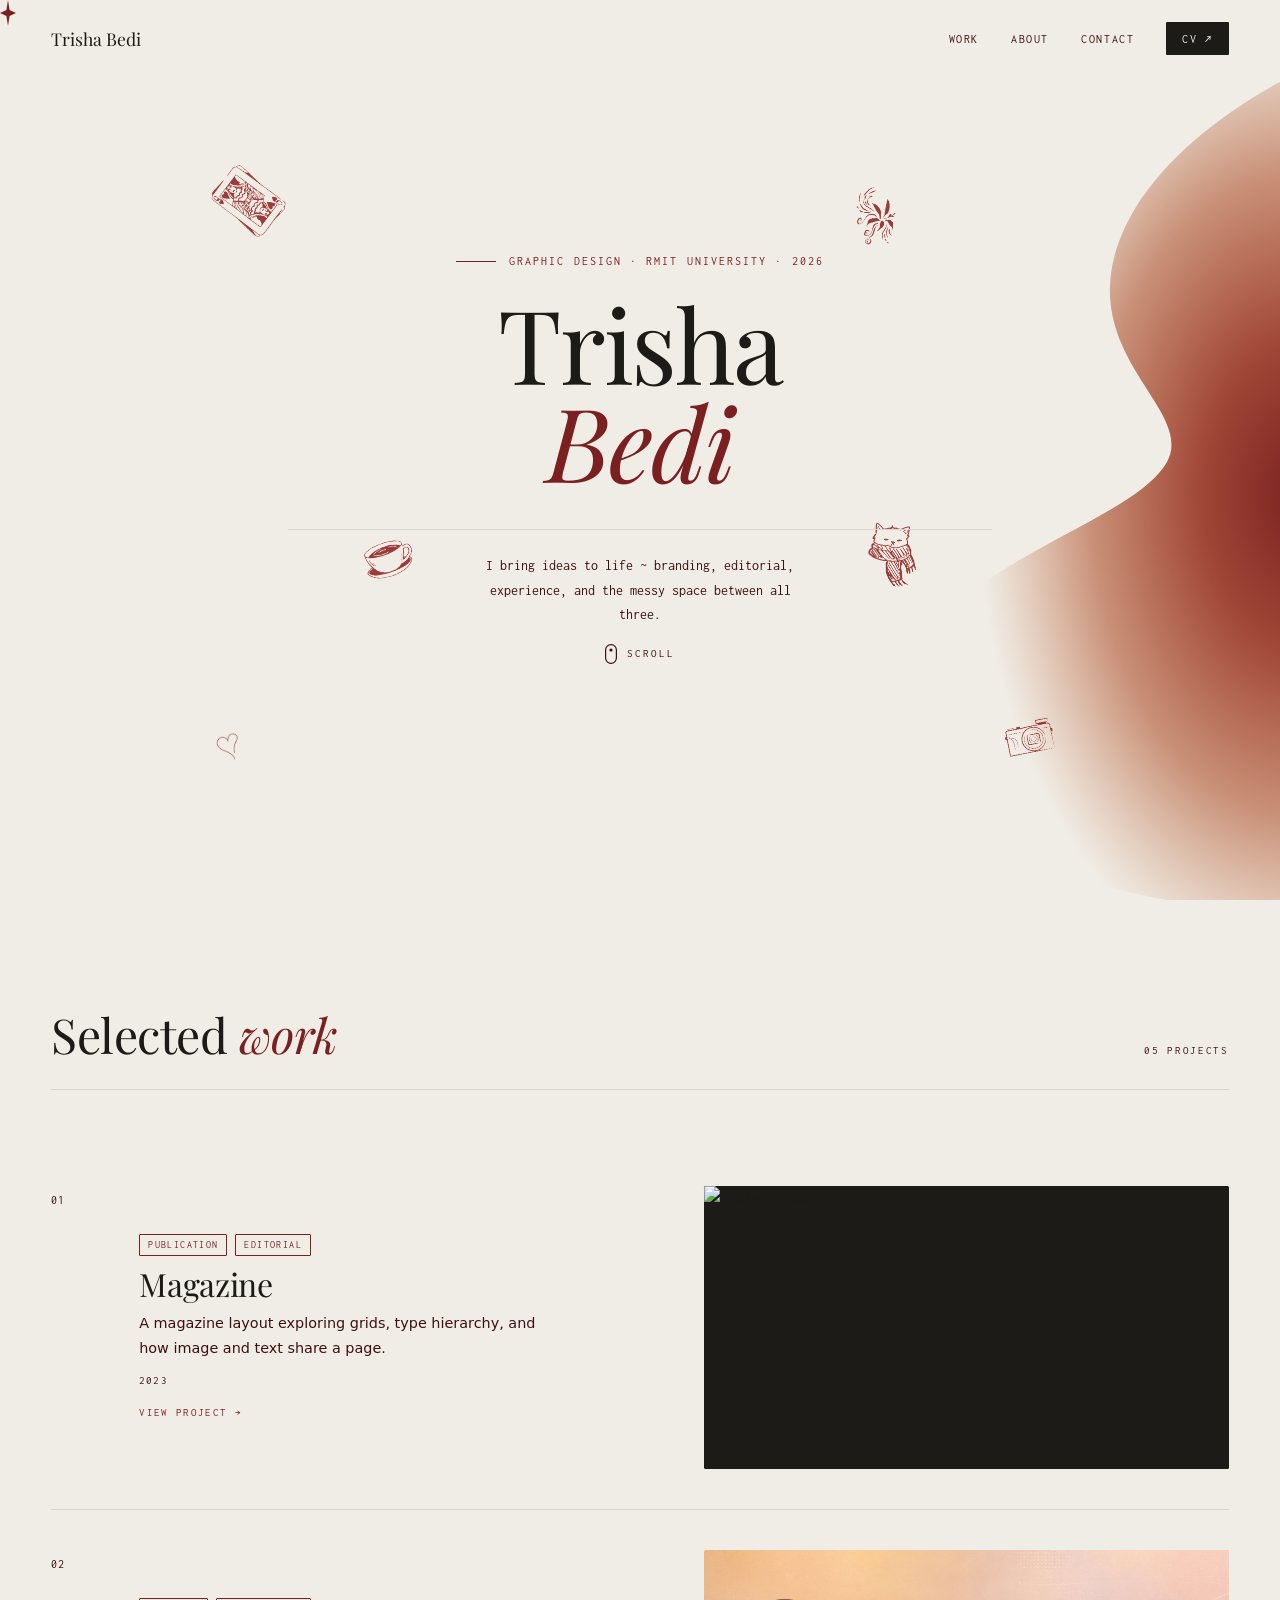
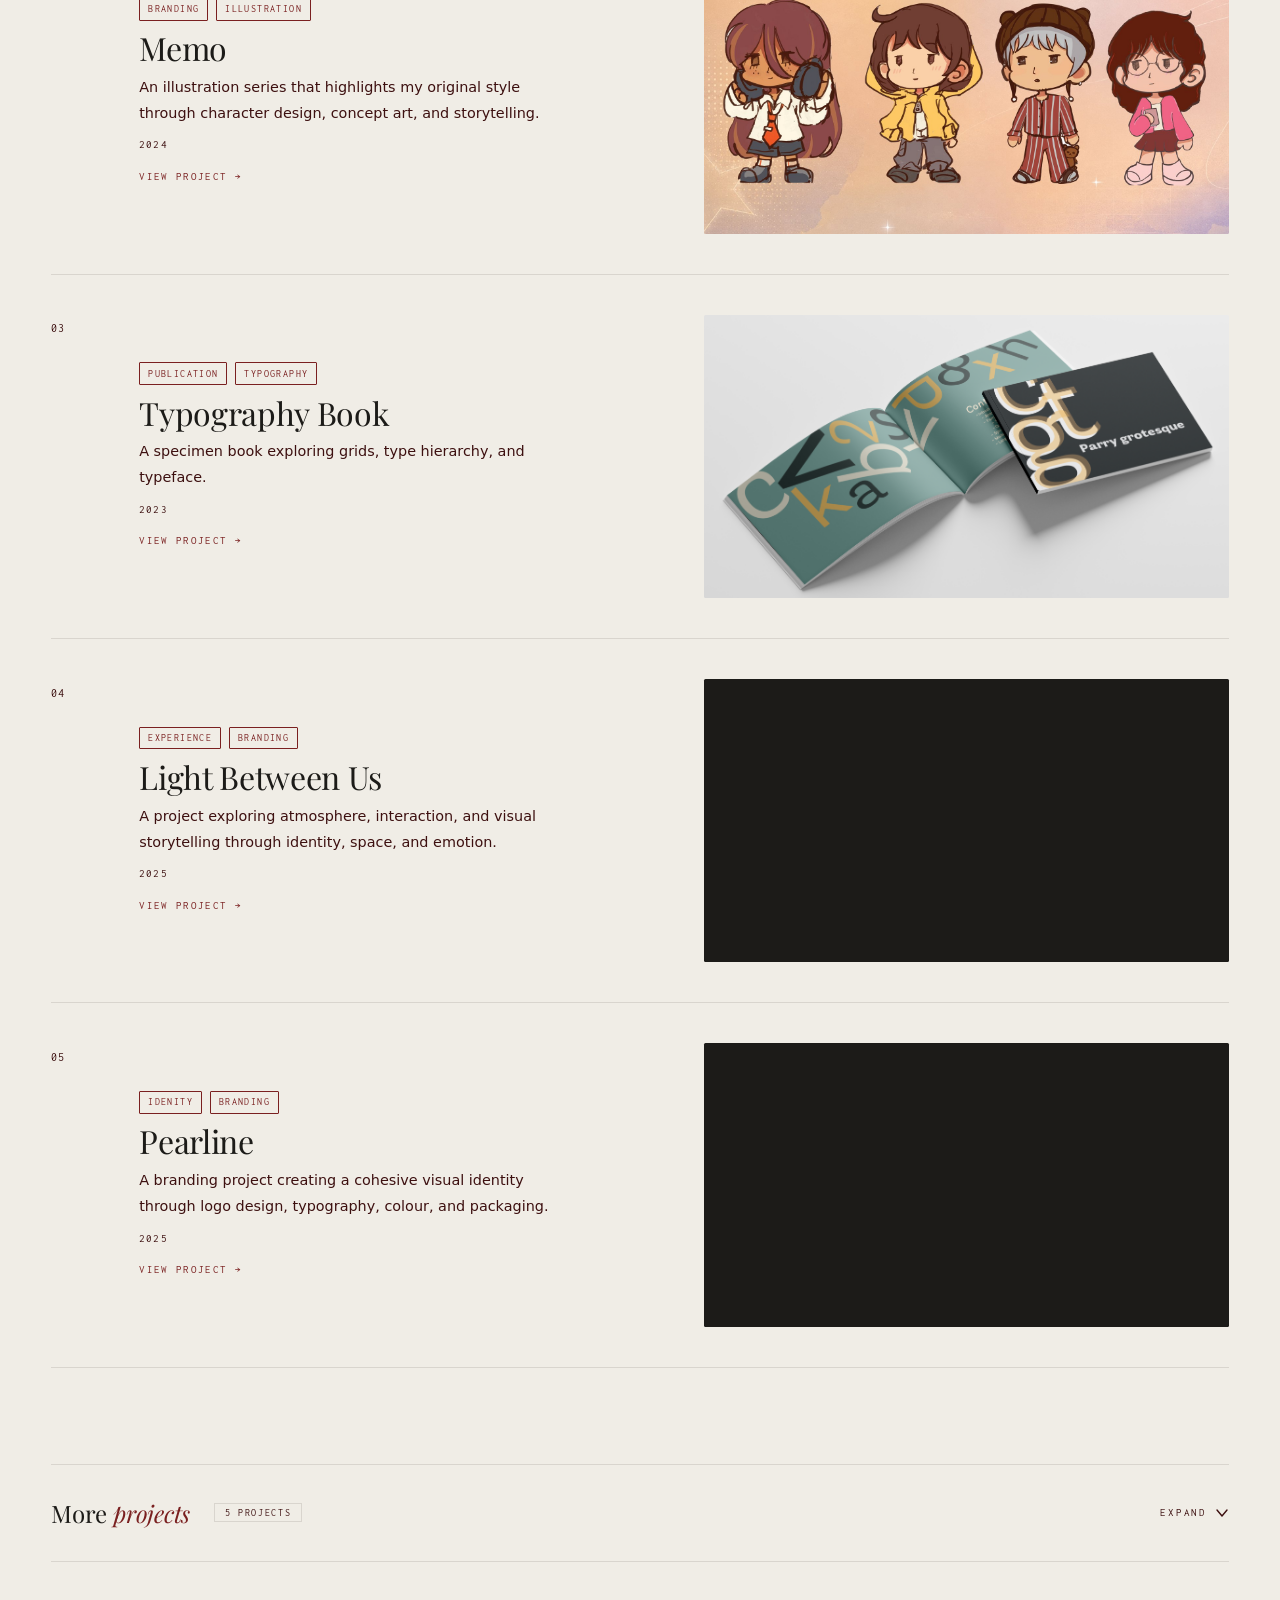
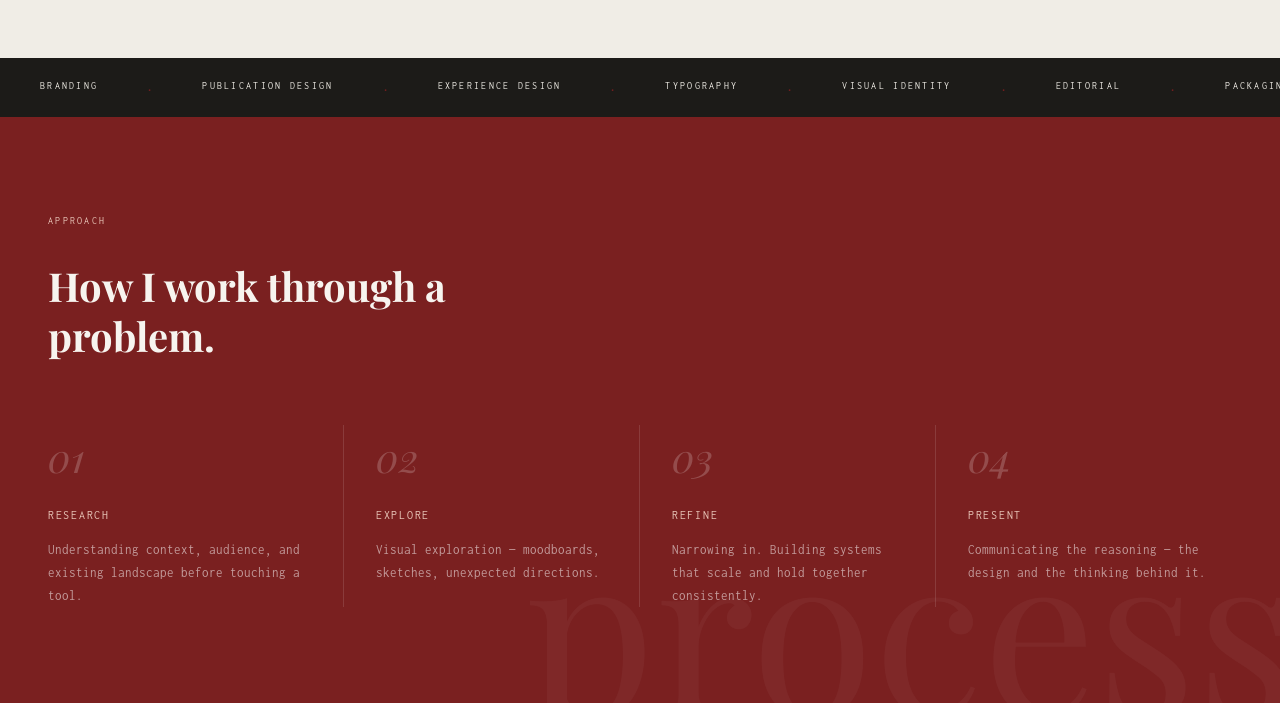
==== commit 358a961c: "Add left blob SVG animation to index.html Added a left blob SVG animation for visual enhancement." ====
--- a/index.html
+++ b/index.html
@@ -59,7 +59,40 @@
     </div>
 
     <!-- added blob -->
-
+<!-- LEFT BLOB -->
+<div class="hero-blob hero-blob-left" aria-hidden="true">
+  <svg viewBox="0 0 500 900"
+       xmlns="http://www.w3.org/2000/svg"
+       preserveAspectRatio="xMaxYMax meet">
+
+    <defs>
+      <radialGradient id="blobGradLeft" cx="70%" cy="55%" r="55%">
+        <stop offset="0%"   stop-color="#7A2020" stop-opacity="0.90"/>
+        <stop offset="30%"  stop-color="#9A3A2A" stop-opacity="0.75"/>
+        <stop offset="65%"  stop-color="#B86848" stop-opacity="0.45"/>
+        <stop offset="100%" stop-color="#D4A080" stop-opacity="0"/>
+      </radialGradient>
+    </defs>
+
+    <path fill="url(#blobGradLeft)"
+      d="M 700 900 L 700 0 C 600 20,420 80,350 200 C 270 340,420 400,380 460 C 340 520,160 560,120 680 C 90 760,200 860,380 900 Z">
+
+      <animate
+        attributeName="d"
+        dur="10s"
+        repeatCount="indefinite"
+        values="
+          M 700 900 L 700 0 C 600 20,420 80,350 200 C 270 340,420 400,380 460 C 340 520,160 560,120 680 C 90 760,200 860,380 900 Z;
+          M 700 900 L 700 0 C 610 30,430 90,355 210 C 272 352,428 408,384 468 C 342 528,155 568,112 688 C 82 770,205 868,388 900 Z;
+          M 700 900 L 700 0 C 590 15,415 74,344 194 C 265 332,415 394,374 454 C 336 514,162 552,125 672 C 96 752,196 852,372 900 Z;
+          M 700 900 L 700 0 C 600 20,420 80,350 200 C 270 340,420 400,380 460 C 340 520,160 560,120 680 C 90 760,200 860,380 900 Z"
+        calcMode="spline"
+        keySplines="0.45 0 0.55 1;0.45 0 0.55 1;0.45 0 0.55 1"/>
+    </path>
+
+  </svg>
+</div>
+    
     <!-- illustration -->
     <!--  -->
 
--- a/assets/css/styles.css
+++ b/assets/css/styles.css
@@ -42,12 +42,8 @@
 /* HERO */
 .hero{min-height:100vh;display:flex;flex-direction:column;justify-content:center;align-items:center;text-align:center;padding:6rem 4vw 5rem;position:relative;overflow:hidden}
 .hero-blob{position:absolute;top:0;right:0;bottom:0;width:clamp(300px,55vw,700px);pointer-events:none;user-select:none;z-index:0}
-.hero-blob-left{
-  left:0;
-  right:auto;
-  transform:scaleX(-1);
-  transform-origin:center;
-}
+
+
 .hero-blob svg{width:100%;height:100%}
 .hero-tag{font-size:.72rem;letter-spacing:.18em;text-transform:uppercase;color:var(--pop);margin-bottom:1.5rem;display:flex;align-items:center;justify-content:center;gap:.8rem;position:relative;z-index:1}
 .hero-tag::before{content:'';display:inline-block;width:2.5rem;height:1px;background:var(--pop)}
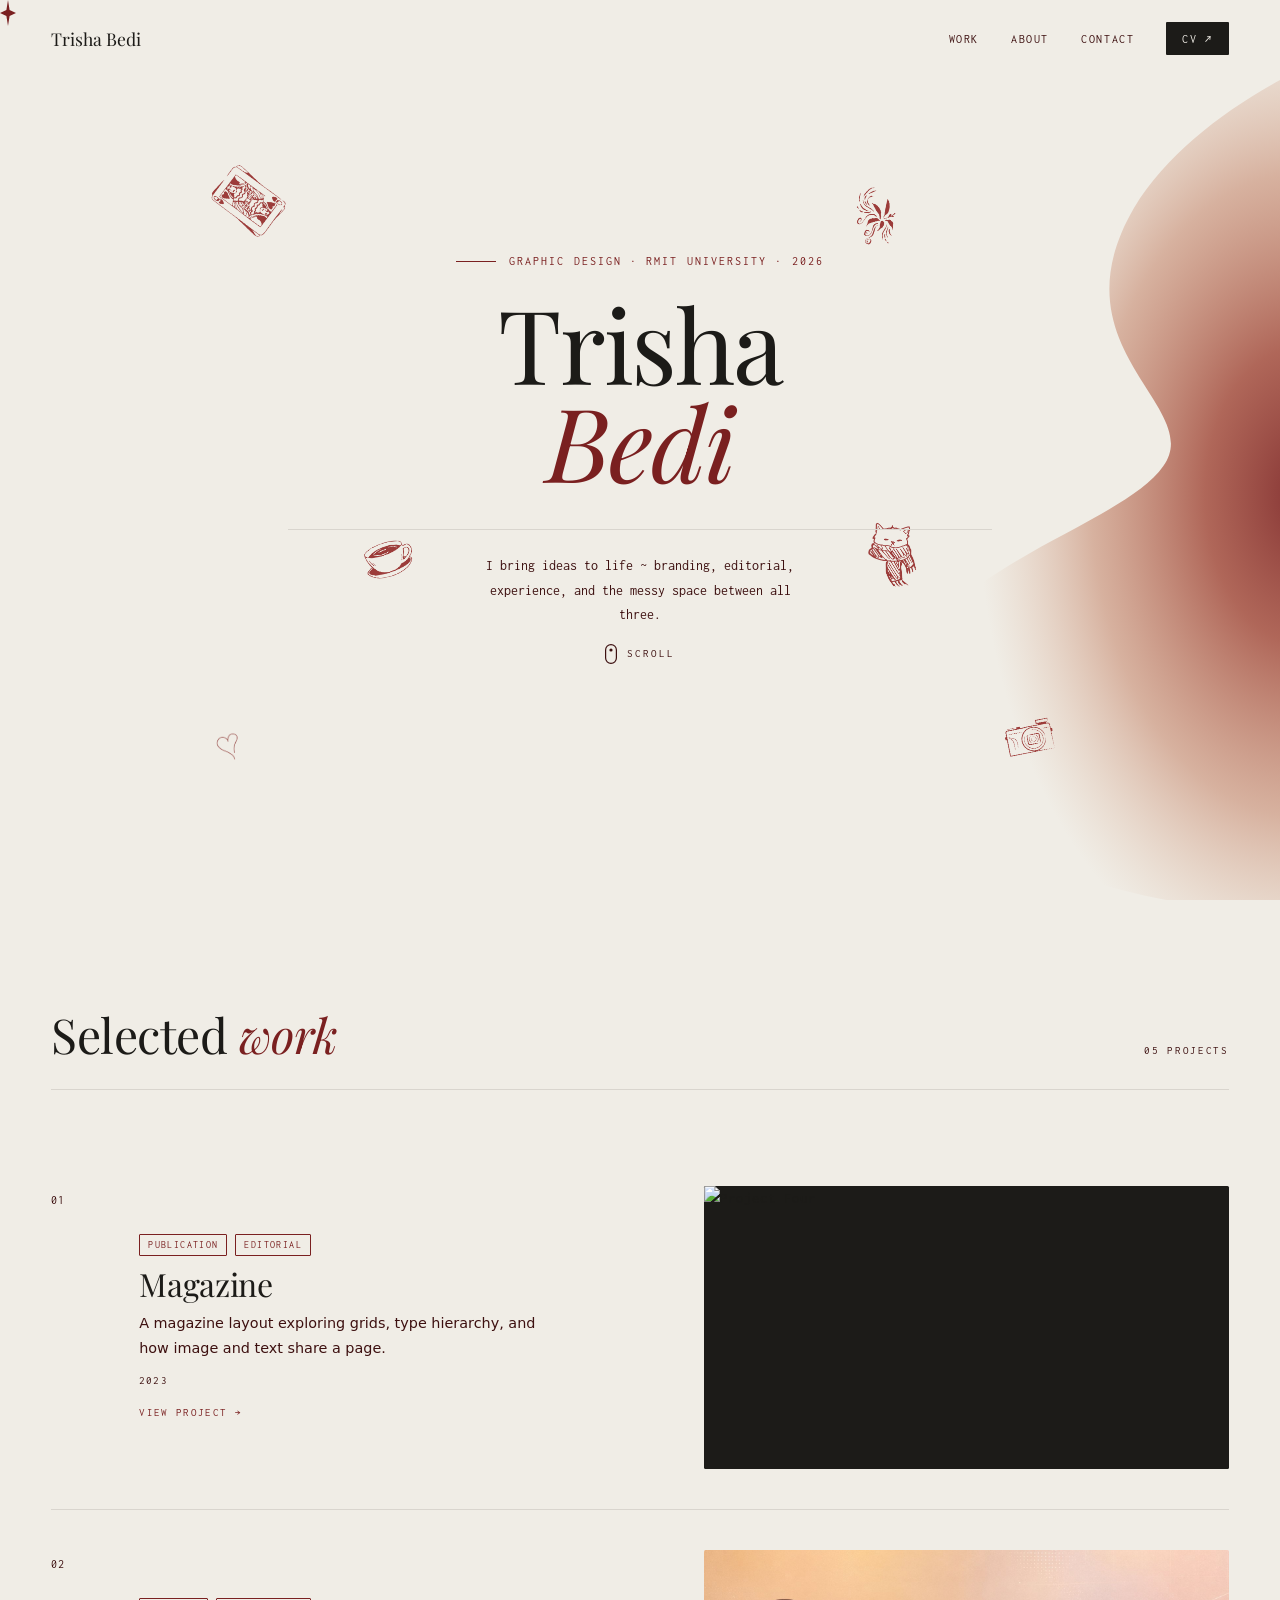
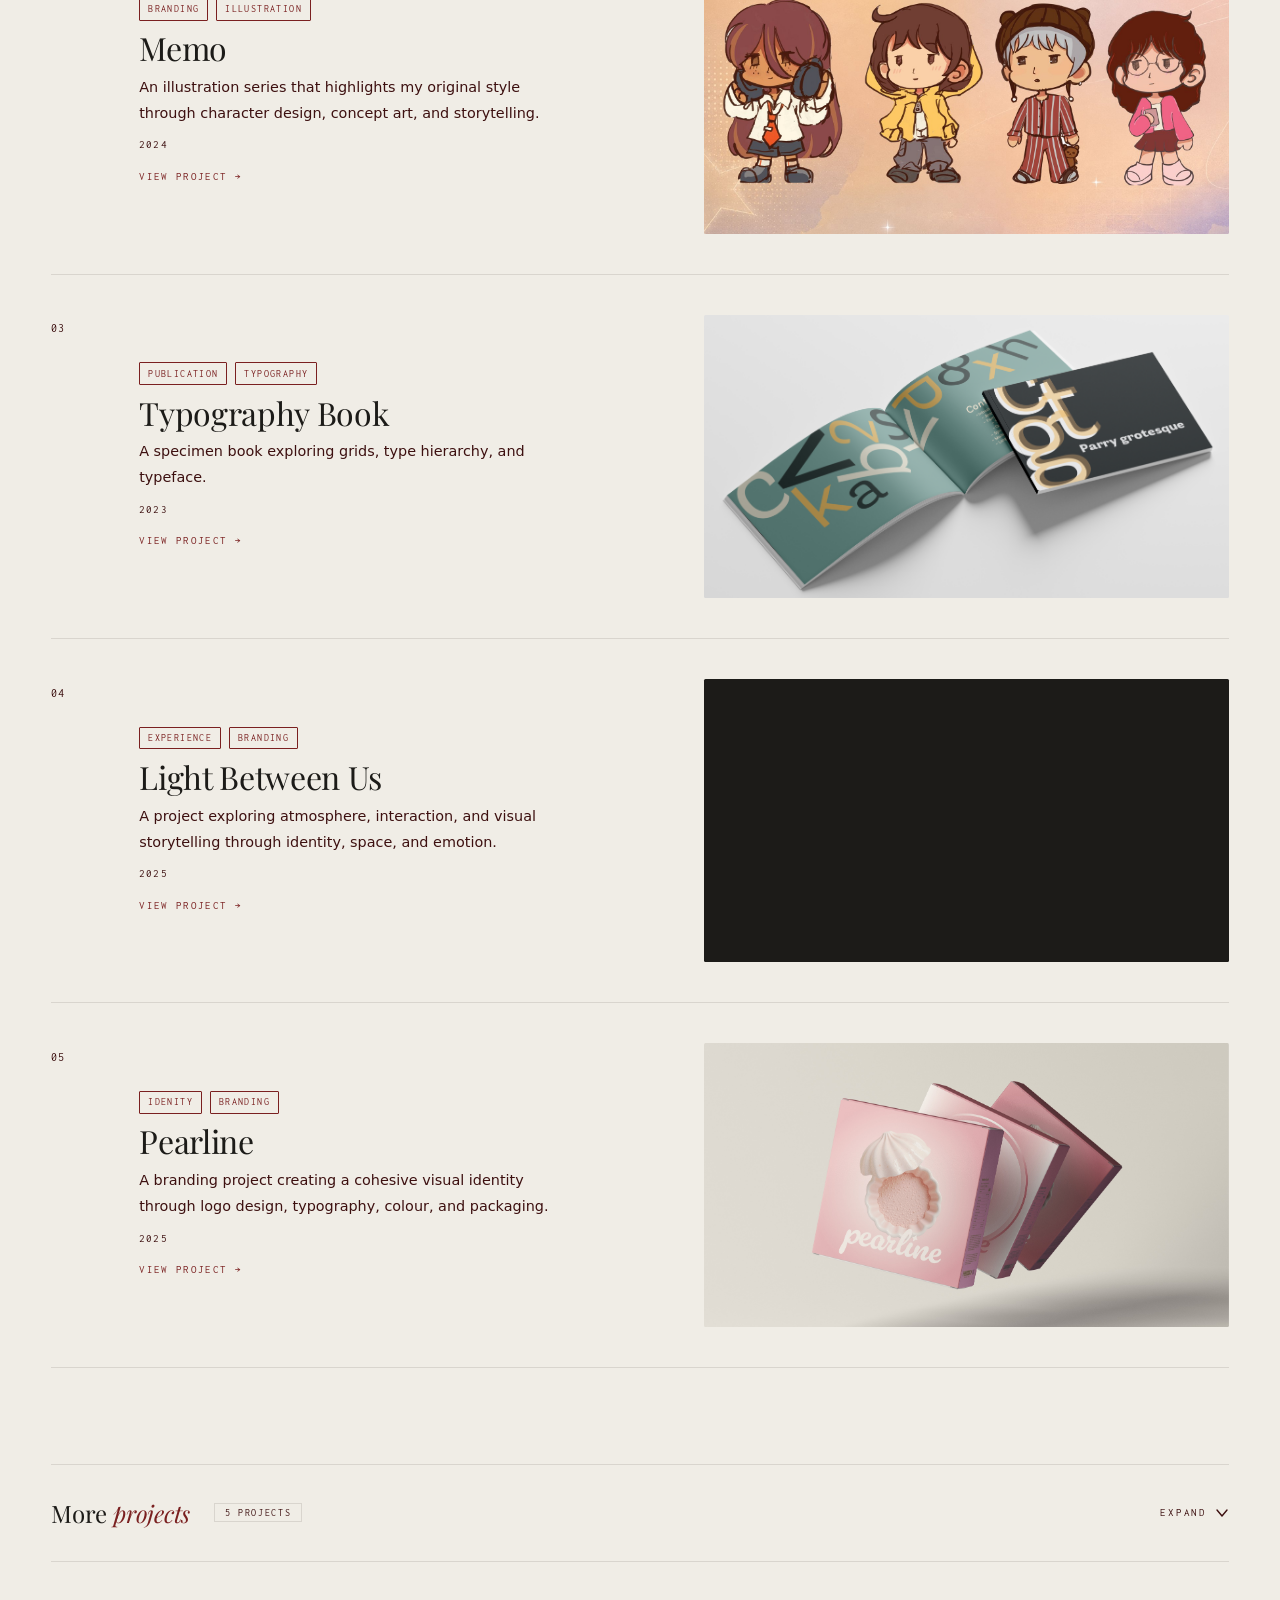
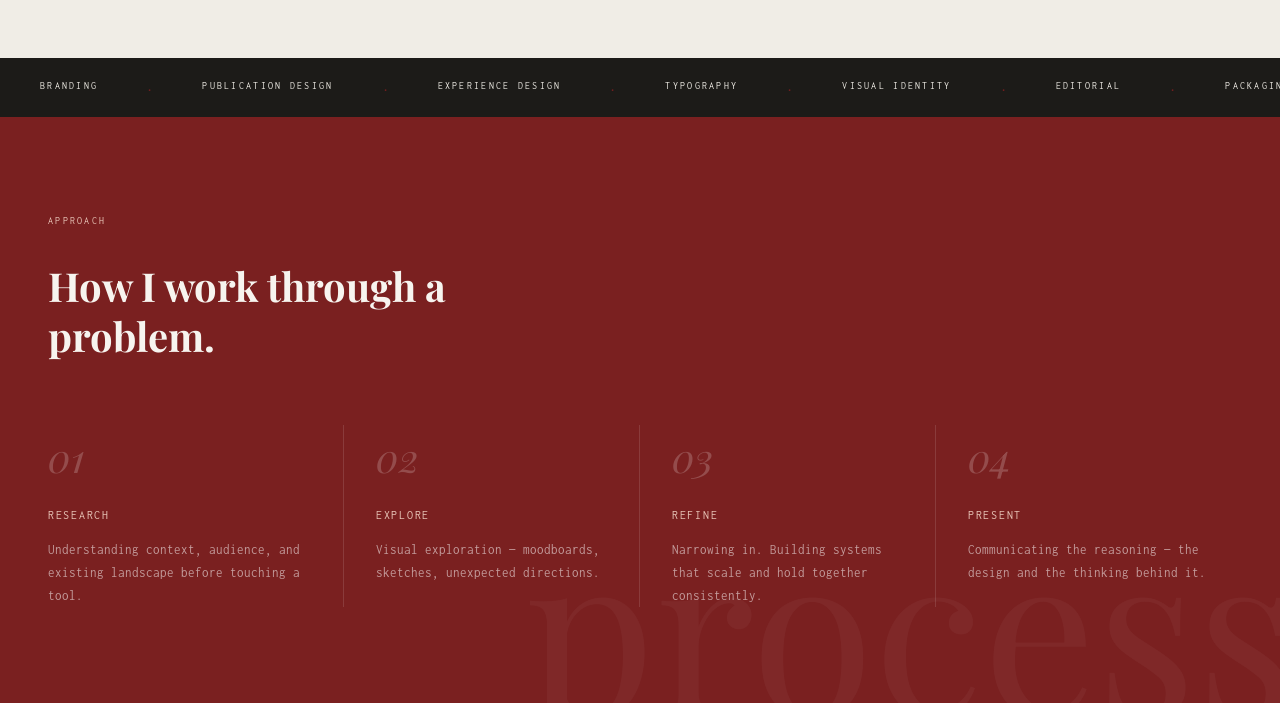
==== commit 19cc2b53: "Update index.html" ====
--- a/index.html
+++ b/index.html
@@ -59,40 +59,7 @@
     </div>
 
     <!-- added blob -->
-<!-- LEFT BLOB -->
-<div class="hero-blob hero-blob-left" aria-hidden="true">
-  <svg viewBox="0 0 500 900"
-       xmlns="http://www.w3.org/2000/svg"
-       preserveAspectRatio="xMaxYMax meet">
-
-    <defs>
-      <radialGradient id="blobGradLeft" cx="70%" cy="55%" r="55%">
-        <stop offset="0%"   stop-color="#7A2020" stop-opacity="0.90"/>
-        <stop offset="30%"  stop-color="#9A3A2A" stop-opacity="0.75"/>
-        <stop offset="65%"  stop-color="#B86848" stop-opacity="0.45"/>
-        <stop offset="100%" stop-color="#D4A080" stop-opacity="0"/>
-      </radialGradient>
-    </defs>
-
-    <path fill="url(#blobGradLeft)"
-      d="M 700 900 L 700 0 C 600 20,420 80,350 200 C 270 340,420 400,380 460 C 340 520,160 560,120 680 C 90 760,200 860,380 900 Z">
-
-      <animate
-        attributeName="d"
-        dur="10s"
-        repeatCount="indefinite"
-        values="
-          M 700 900 L 700 0 C 600 20,420 80,350 200 C 270 340,420 400,380 460 C 340 520,160 560,120 680 C 90 760,200 860,380 900 Z;
-          M 700 900 L 700 0 C 610 30,430 90,355 210 C 272 352,428 408,384 468 C 342 528,155 568,112 688 C 82 770,205 868,388 900 Z;
-          M 700 900 L 700 0 C 590 15,415 74,344 194 C 265 332,415 394,374 454 C 336 514,162 552,125 672 C 96 752,196 852,372 900 Z;
-          M 700 900 L 700 0 C 600 20,420 80,350 200 C 270 340,420 400,380 460 C 340 520,160 560,120 680 C 90 760,200 860,380 900 Z"
-        calcMode="spline"
-        keySplines="0.45 0 0.55 1;0.45 0 0.55 1;0.45 0 0.55 1"/>
-    </path>
-
-  </svg>
-</div>
-    
+
     <!-- illustration -->
     <!--  -->
 
--- a/assets/css/styles.css
+++ b/assets/css/styles.css
@@ -42,7 +42,11 @@
 /* HERO */
 .hero{min-height:100vh;display:flex;flex-direction:column;justify-content:center;align-items:center;text-align:center;padding:6rem 4vw 5rem;position:relative;overflow:hidden}
 .hero-blob{position:absolute;top:0;right:0;bottom:0;width:clamp(300px,55vw,700px);pointer-events:none;user-select:none;z-index:0}
-
+.hero-blob-left{
+  right:auto;
+  left:0;
+  transform:scaleX(-1);
+}
 
 .hero-blob svg{width:100%;height:100%}
 .hero-tag{font-size:.72rem;letter-spacing:.18em;text-transform:uppercase;color:var(--pop);margin-bottom:1.5rem;display:flex;align-items:center;justify-content:center;gap:.8rem;position:relative;z-index:1}
@@ -714,3 +718,126 @@
 @media(max-width:560px){
   .hero-bottom{flex-direction:column;align-items:flex-start}
 }
+
+/* ================================================================
+   MOBILE HERO
+   ================================================================ */
+
+@media (max-width: 768px) {
+
+  /* HERO */
+  .hero{
+    min-height:100vh;
+    padding:7rem 1.5rem 3rem;
+    justify-content:center;
+    overflow:hidden;
+  }
+
+  /* BLOBS — much smaller on mobile */
+  .hero-blob{
+    width:55vw;
+    height:100%;
+    opacity:.65;
+  }
+
+  .hero-blob-left{
+    left:0;
+    right:auto;
+    transform:scaleX(-1);
+  }
+
+
+  /* TAG */
+  .hero-tag{
+    font-size:.58rem;
+    letter-spacing:.14em;
+    gap:.5rem;
+    margin-bottom:1.2rem;
+    max-width:80%;
+    line-height:1.6;
+  }
+
+  .hero-tag::before{
+    width:1.5rem;
+  }
+
+
+  /* NAME */
+  .hero-title{
+    font-size:clamp(4rem,19vw,6rem);
+    line-height:.88;
+    margin:0 auto 2rem;
+    max-width:100%;
+  }
+
+
+  /* BIO */
+  .hero-bottom{
+    width:85%;
+    max-width:340px;
+    padding-top:1.2rem;
+    gap:1rem;
+  }
+
+  .hero-bio{
+    font-size:.78rem;
+    line-height:1.7;
+    max-width:30ch;
+  }
+
+  .hero-scroll{
+    font-size:.58rem;
+    margin-top:.5rem;
+  }
+
+
+  /* ================================
+     MOBILE DOODLES
+     ================================ */
+
+  .hero-doodle{
+    opacity:.65;
+  }
+
+  /* card */
+  .doodle-card{
+    top:17%;
+    left:12%;
+    width:65px;
+  }
+
+  /* flower */
+  .doodle-flower{
+    top:19%;
+    right:13%;
+    width:58px;
+  }
+
+  /* coffee */
+  .doodle-coffee{
+    top:66%;
+    left:8%;
+    width:55px;
+  }
+
+  /* cat */
+  .doodle-cat{
+    top:65%;
+    right:9%;
+    width:55px;
+  }
+
+  /* heart */
+  .doodle-heart{
+    bottom:7%;
+    left:15%;
+    width:42px;
+  }
+
+  /* camera */
+  .doodle-camera{
+    bottom:7%;
+    right:12%;
+    width:60px;
+  }
+}
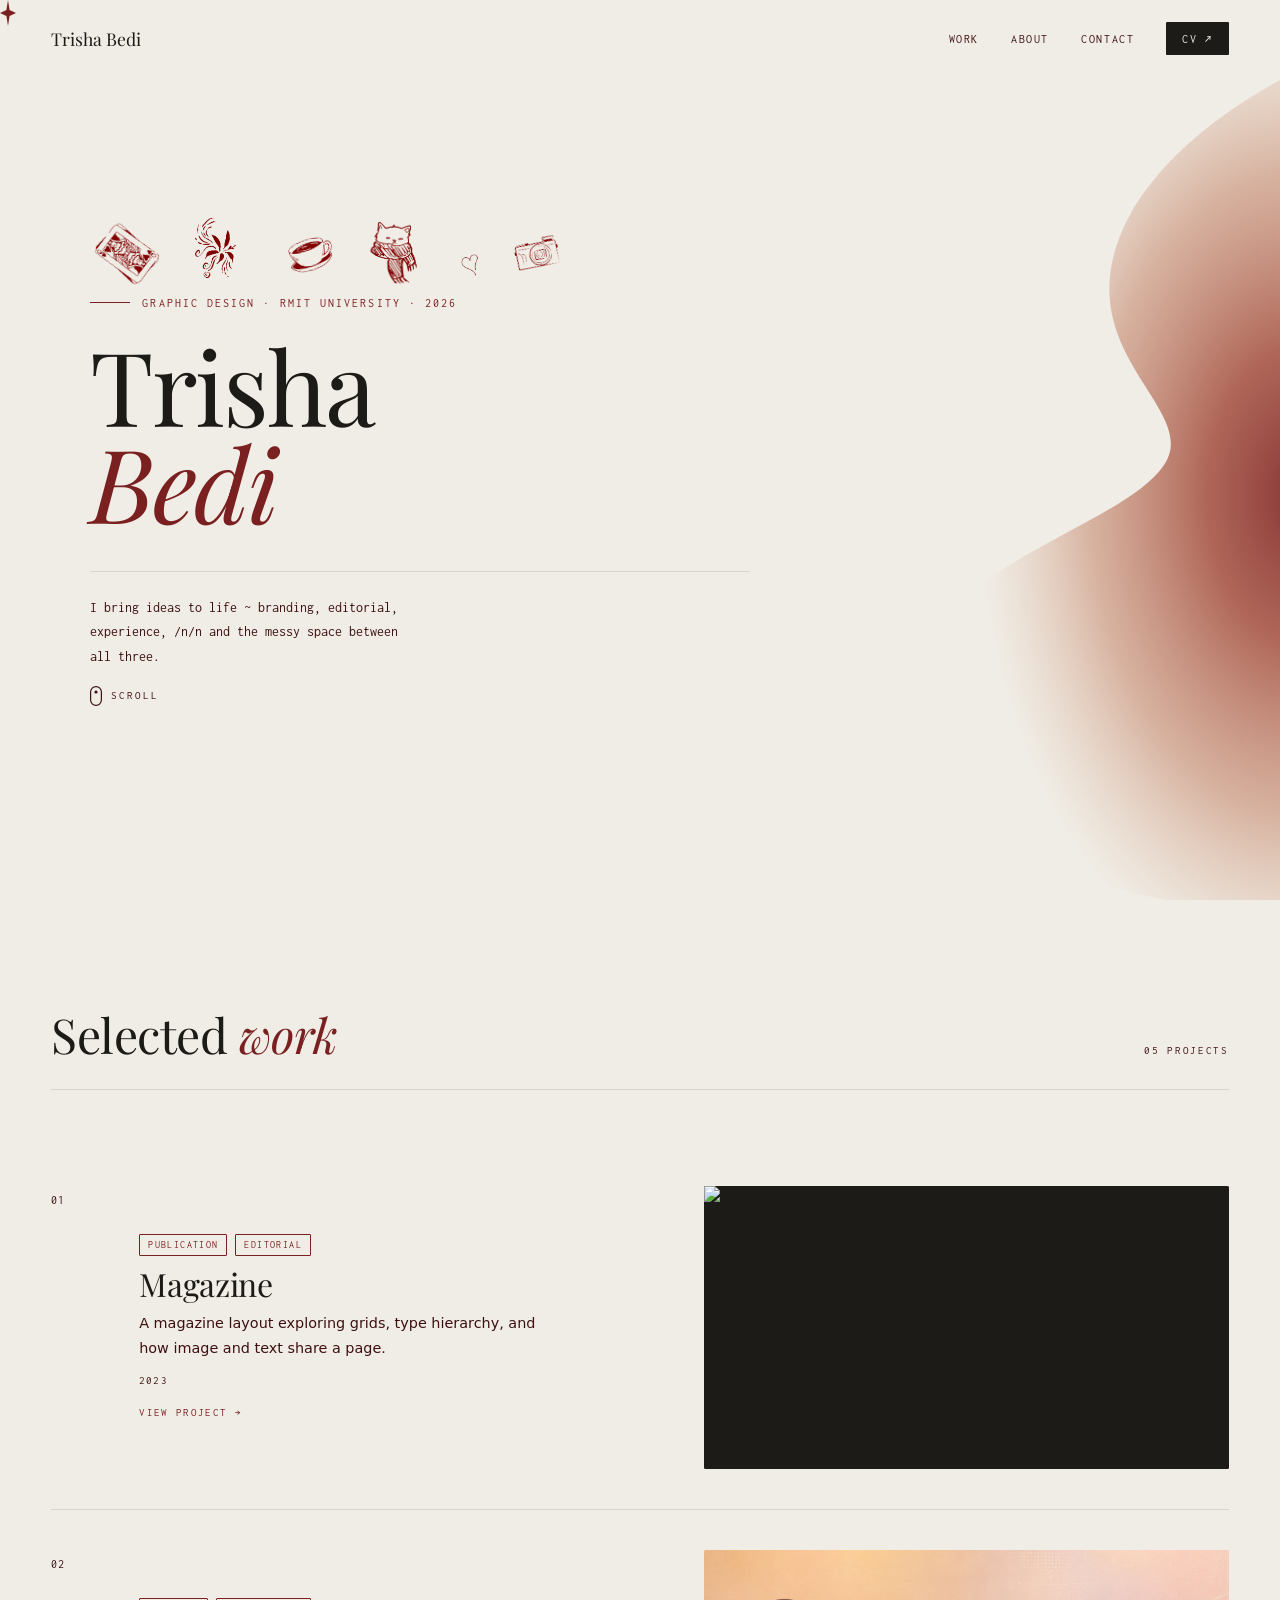
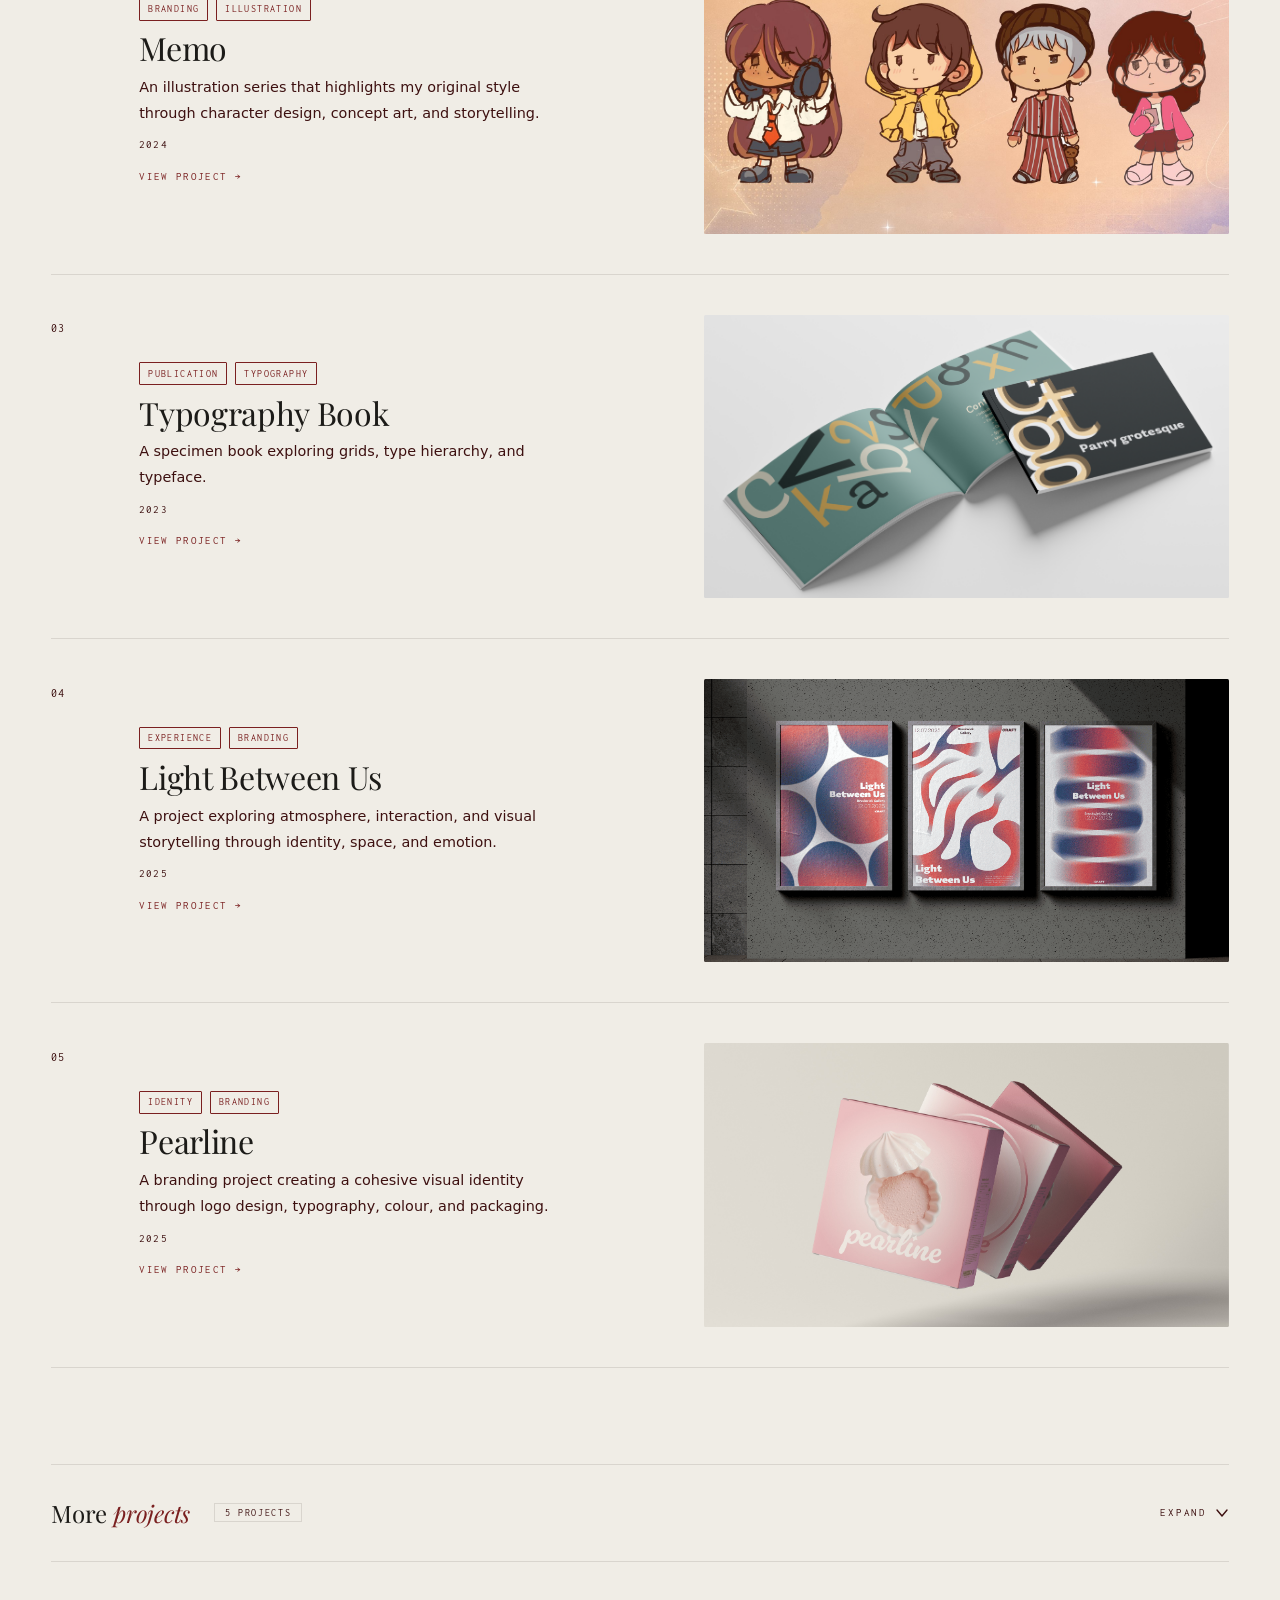
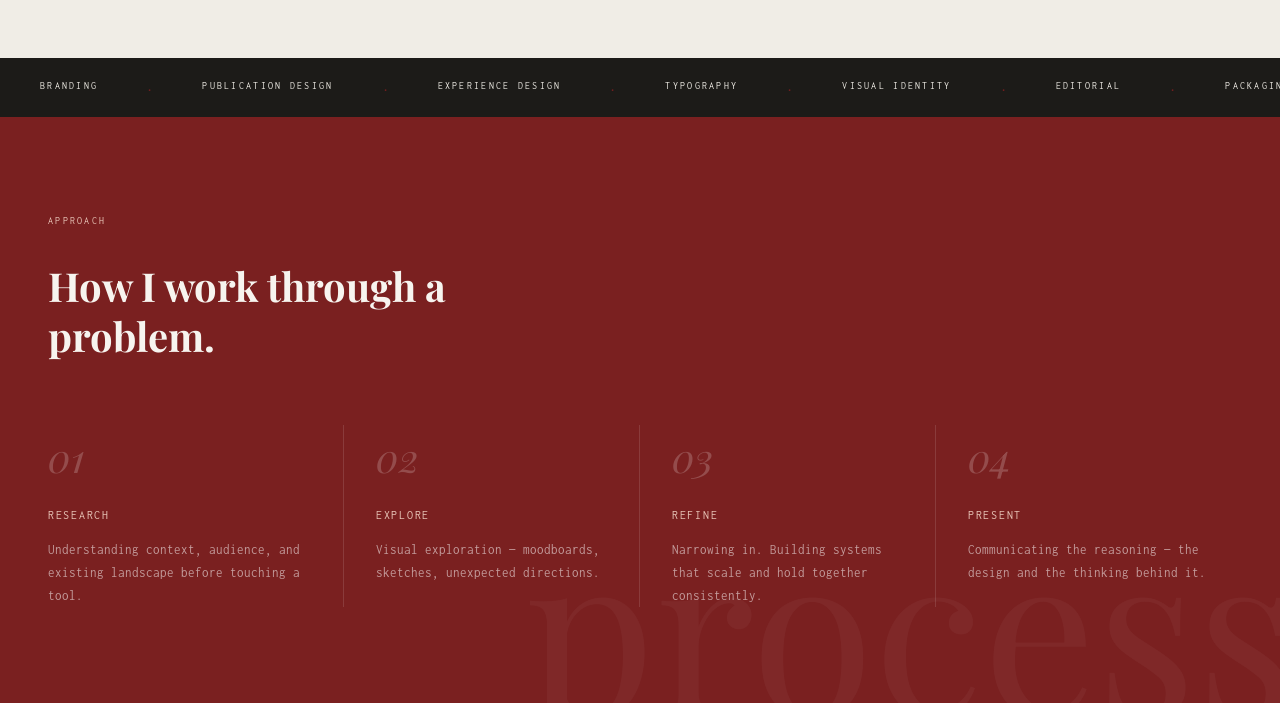
==== commit afbeff5d: "Update index.html" ====
--- a/index.html
+++ b/index.html
@@ -106,7 +106,7 @@
     </h1>
     <div class="hero-bottom reveal" style="transition-delay:.2s">
       <!-- EDIT: your short bio -->
-      <p class="hero-bio">I bring ideas to life ~ branding, editorial, experience, and the messy space between all three.</p>
+      <p class="hero-bio">I bring ideas to life ~ branding, editorial, experience, /n/n and the messy space between all three.</p>
       <div class="hero-scroll">
         <svg width="12" height="20" viewBox="0 0 12 20" fill="none">
           <rect x=".6" y=".6" width="10.8" height="18.8" rx="5.4" stroke="currentColor" stroke-width="1.2"/>
--- a/assets/css/styles.css
+++ b/assets/css/styles.css
@@ -40,7 +40,17 @@
    ============================================================ */
 
 /* HERO */
-.hero{min-height:100vh;display:flex;flex-direction:column;justify-content:center;align-items:center;text-align:center;padding:6rem 4vw 5rem;position:relative;overflow:hidden}
+.hero{
+  min-height:100vh;
+  display:flex;
+  flex-direction:column;
+  justify-content:center;
+  align-items:flex-start;
+  text-align:left;
+  padding:6rem 7vw 5rem;
+  position:relative;
+  overflow:hidden;
+}
 .hero-blob{position:absolute;top:0;right:0;bottom:0;width:clamp(300px,55vw,700px);pointer-events:none;user-select:none;z-index:0}
 .hero-blob-left{
   right:auto;
@@ -51,10 +61,36 @@
 .hero-blob svg{width:100%;height:100%}
 .hero-tag{font-size:.72rem;letter-spacing:.18em;text-transform:uppercase;color:var(--pop);margin-bottom:1.5rem;display:flex;align-items:center;justify-content:center;gap:.8rem;position:relative;z-index:1}
 .hero-tag::before{content:'';display:inline-block;width:2.5rem;height:1px;background:var(--pop)}
-.hero-title{font-family:'Playfair Display',serif;font-size:clamp(3.2rem,8vw,7.5rem);font-weight:400;line-height:.95;letter-spacing:-.02em;max-width:14ch;margin:0 auto 2.5rem;position:relative;z-index:1}
+.hero-title{
+  font-family:'Playfair Display',serif;
+  font-size:clamp(3.2rem,8vw,7.5rem);
+  font-weight:400;
+  line-height:.95;
+  letter-spacing:-.02em;
+  max-width:14ch;
+  margin:0 0 2.5rem;
+  position:relative;
+  z-index:1;
+}
 .hero-title em{font-style:italic;color:var(--pop)}
-.hero-bottom{display:flex;flex-direction:column;align-items:center;border-top:1px solid var(--rule);padding-top:1.5rem;gap:1rem;width:min(100%,44rem);position:relative;z-index:1}
-.hero-bio{font-size:.88rem;color:var(--mid);max-width:44ch;line-height:1.75}
+.hero-bottom{
+  display:flex;
+  flex-direction:column;
+  align-items:flex-start;
+  border-top:1px solid var(--rule);
+  padding-top:1.5rem;
+  gap:1rem;
+  width:min(60%,44rem);
+  position:relative;
+  z-index:1;
+}
+.hero-bio{
+  font-size:.88rem;
+  color:var(--mid);
+  max-width:44ch;
+  line-height:1.75;
+  text-align:left;
+}
 .hero-scroll{display:flex;align-items:center;gap:.6rem;font-size:.68rem;letter-spacing:.18em;text-transform:uppercase;color:var(--mid);animation:drift 2.2s ease-in-out infinite}
 @keyframes drift{0%,100%{transform:translateY(0)}50%{transform:translateY(5px)}}
 
@@ -64,89 +100,57 @@
    HERO DOODLES
 ================================ */
 
-.hero-doodles {
-  position: absolute;
-  inset: 0;
-  pointer-events: none;
-  overflow: hidden;
-  z-index: 1;
-}
-
-.hero-doodle {
-  position: absolute;
-  width: 75px;
-  height: auto;
-  opacity: 0.75;
-  mix-blend-mode: multiply;
-  animation-duration: 6s;
-  animation-timing-function: ease-in-out;
-  animation-iteration-count: infinite;
-}
-
-
-/* TOP LEFT — playing card */
-
+/* CARD — upper middle-left */
 .doodle-card {
-  top: 18%;
-  left: 16%;
-  width: 90px;
+  top: 20%;
+  left: 33%;
+  width: clamp(60px, 6vw, 90px);
   transform: rotate(-15deg);
   animation-name: float-card;
 }
 
-
-/* TOP RIGHT — flower */
-
+/* CAMERA — upper middle-right */
+.doodle-camera {
+  top: 29%;
+  right: 33%;
+  width: clamp(55px, 6vw, 85px);
+  transform: rotate(8deg);
+  animation-name: float-camera;
+}
+
+/* FLOWER — centre */
 .doodle-flower {
-  top: 20%;
-  right: 28%;
-  width: 85px;
+  top: 44%;
+  left: 42%;
+  width: clamp(65px, 7vw, 100px);
   transform: rotate(8deg);
   animation-name: float-flower;
 }
 
-
-/* BESIDE NAME — coffee */
-
+/* CAT — beside Bedi */
+.doodle-cat {
+  top: 59%;
+  left: 27%;
+  width: clamp(60px, 6vw, 85px);
+  animation-name: float-cat;
+}
+
+/* COFFEE — lower middle-right */
 .doodle-coffee {
-  top: 58%;
-  left: 27%;
-  width: 85px;
+  top: 64%;
+  left: 56%;
+  width: clamp(65px, 6vw, 90px);
   transform: rotate(-5deg);
   animation-name: float-coffee;
 }
 
-
-/* BESIDE NAME — cat */
-
-.doodle-cat {
-  top: 58%;
-  right: 27%;
-  width: 80px;
-  animation-name: float-cat;
-}
-
-
-/* BOTTOM LEFT — heart */
-
+/* HEART — underneath the bio area */
 .doodle-heart {
-  bottom: 14%;
-  left: 15%;
-  width: 65px;
+  bottom: 18%;
+  left: 33%;
+  width: clamp(40px, 4vw, 60px);
   animation-name: float-heart;
 }
-
-
-/* BOTTOM RIGHT — camera */
-
-.doodle-camera {
-  bottom: 14%;
-  right: 16%;
-  width: 85px;
-  transform: rotate(8deg);
-  animation-name: float-camera;
-}
-
 
 /* ================================
    SUBTLE MOVEMENT
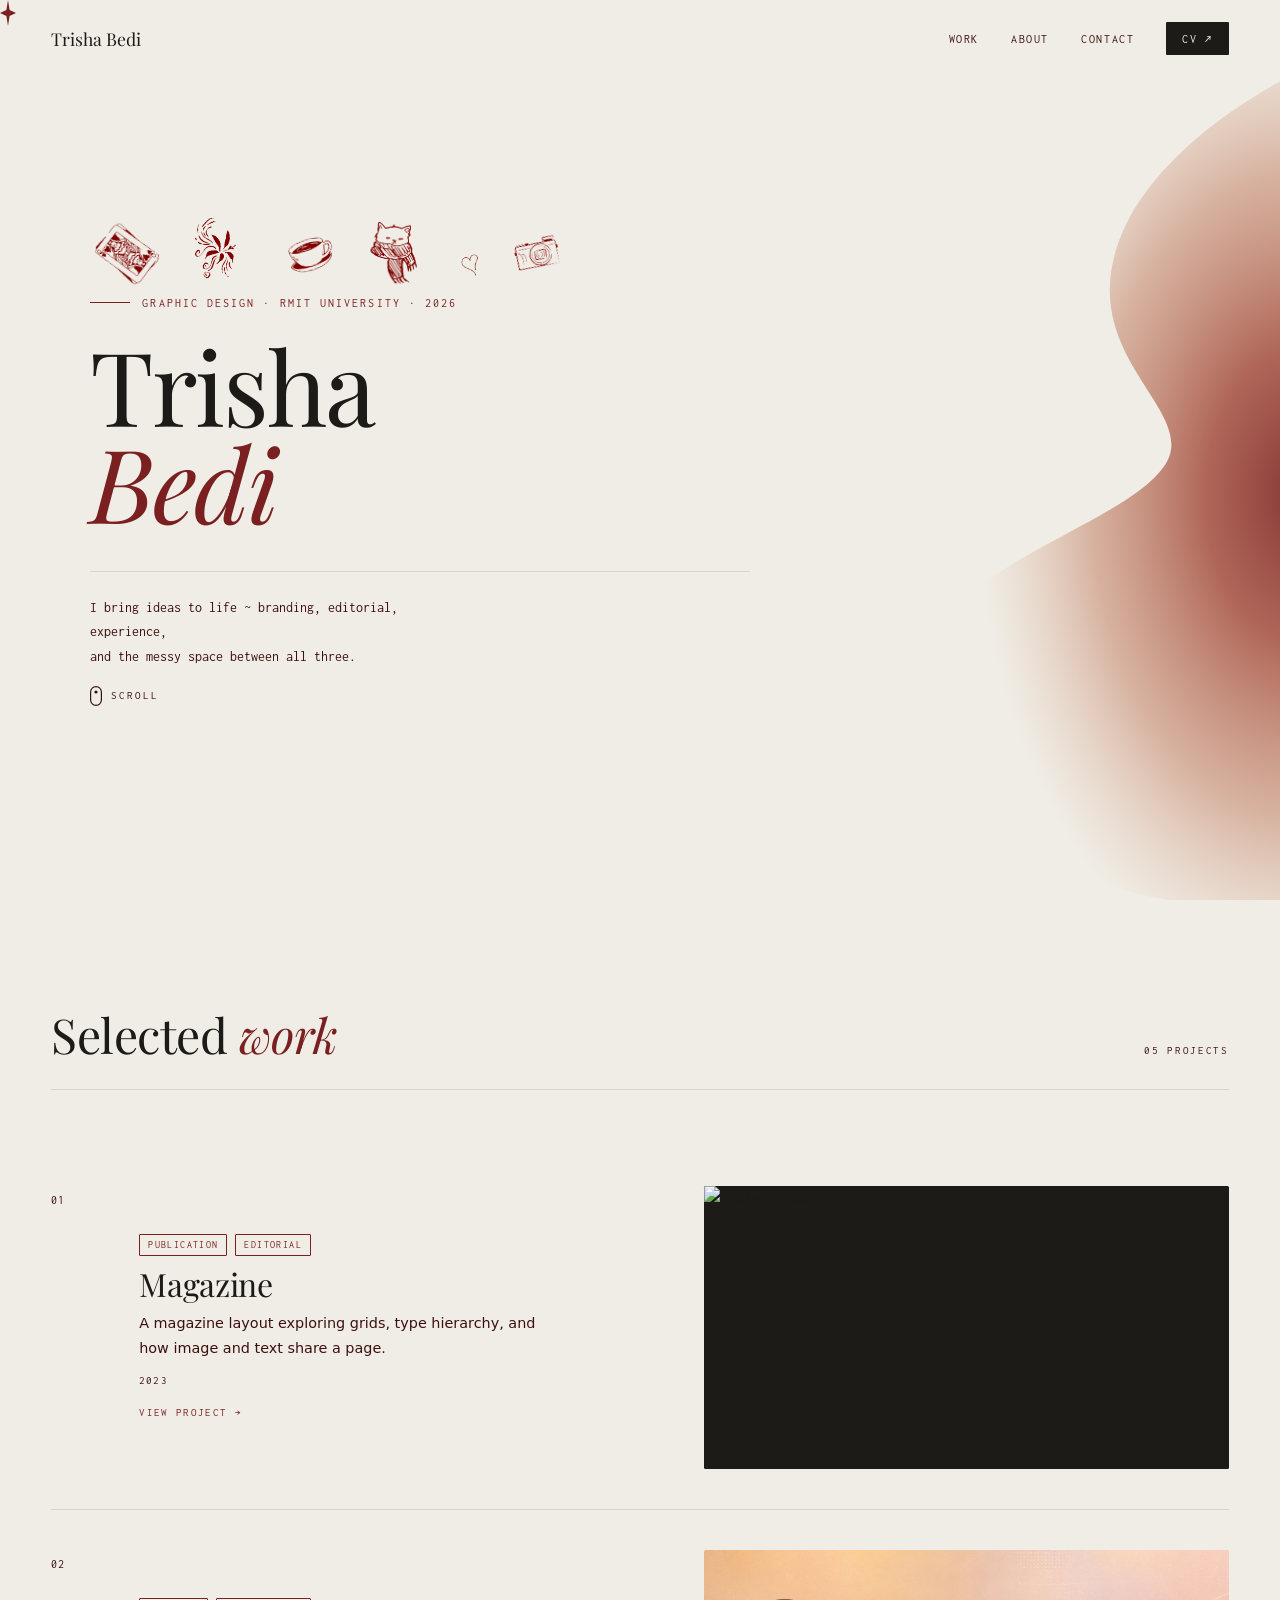
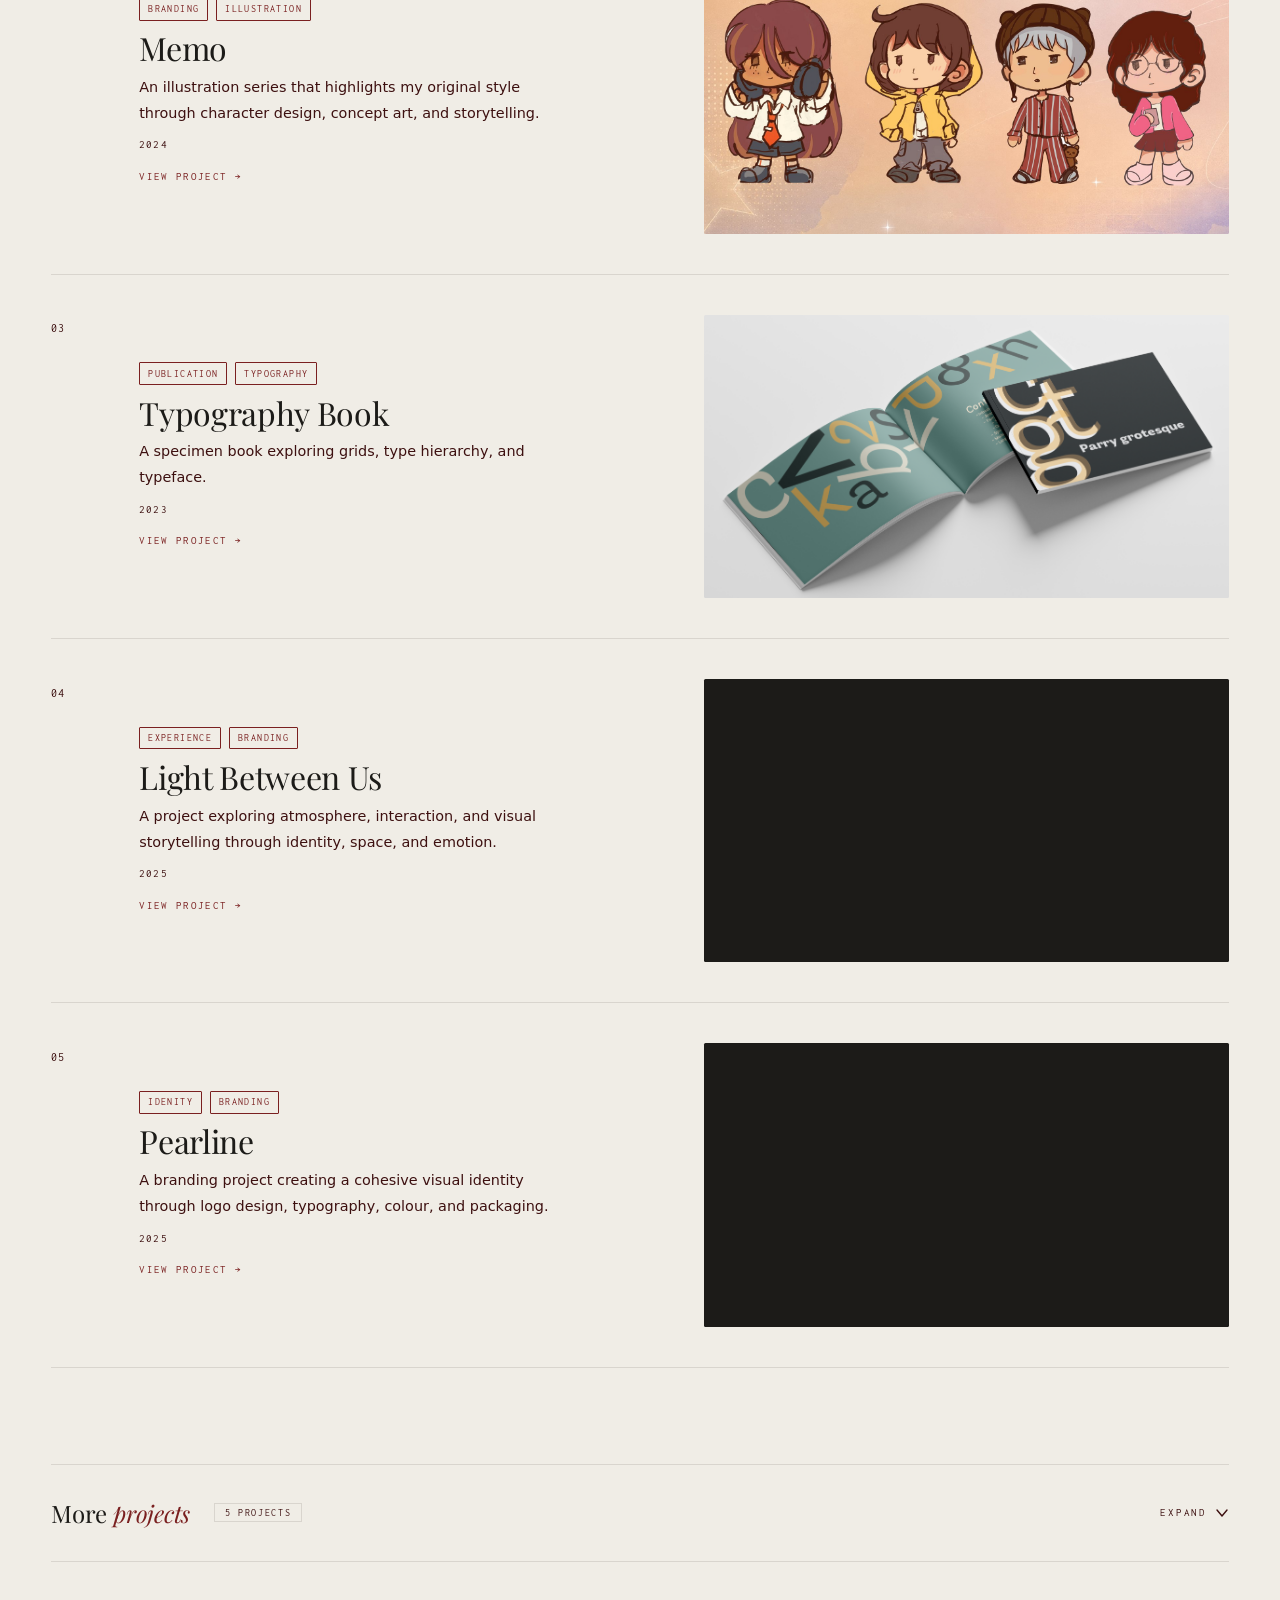
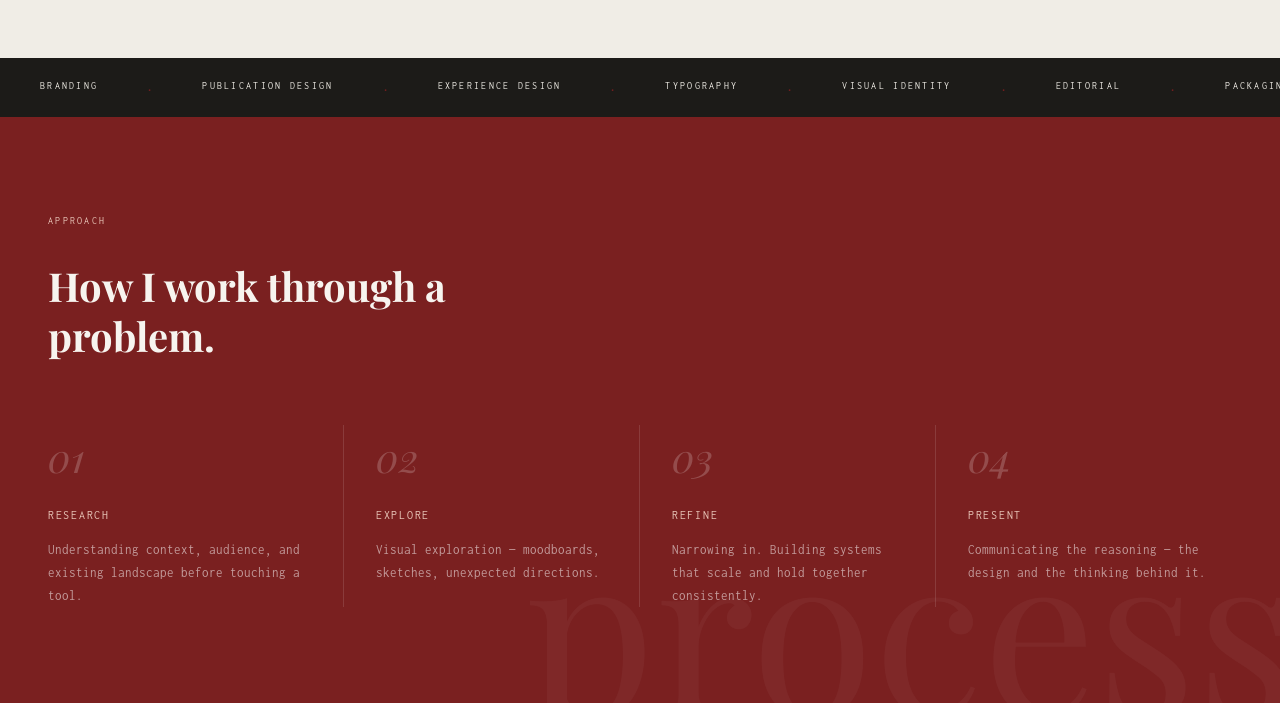
==== commit 57e2d6de: "Update index.html" ====
--- a/index.html
+++ b/index.html
@@ -106,7 +106,7 @@
     </h1>
     <div class="hero-bottom reveal" style="transition-delay:.2s">
       <!-- EDIT: your short bio -->
-      <p class="hero-bio">I bring ideas to life ~ branding, editorial, experience, /n/n and the messy space between all three.</p>
+      <p class="hero-bio">I bring ideas to life ~ branding, editorial, experience, <br> and the messy space between all three.</p>
       <div class="hero-scroll">
         <svg width="12" height="20" viewBox="0 0 12 20" fill="none">
           <rect x=".6" y=".6" width="10.8" height="18.8" rx="5.4" stroke="currentColor" stroke-width="1.2"/>
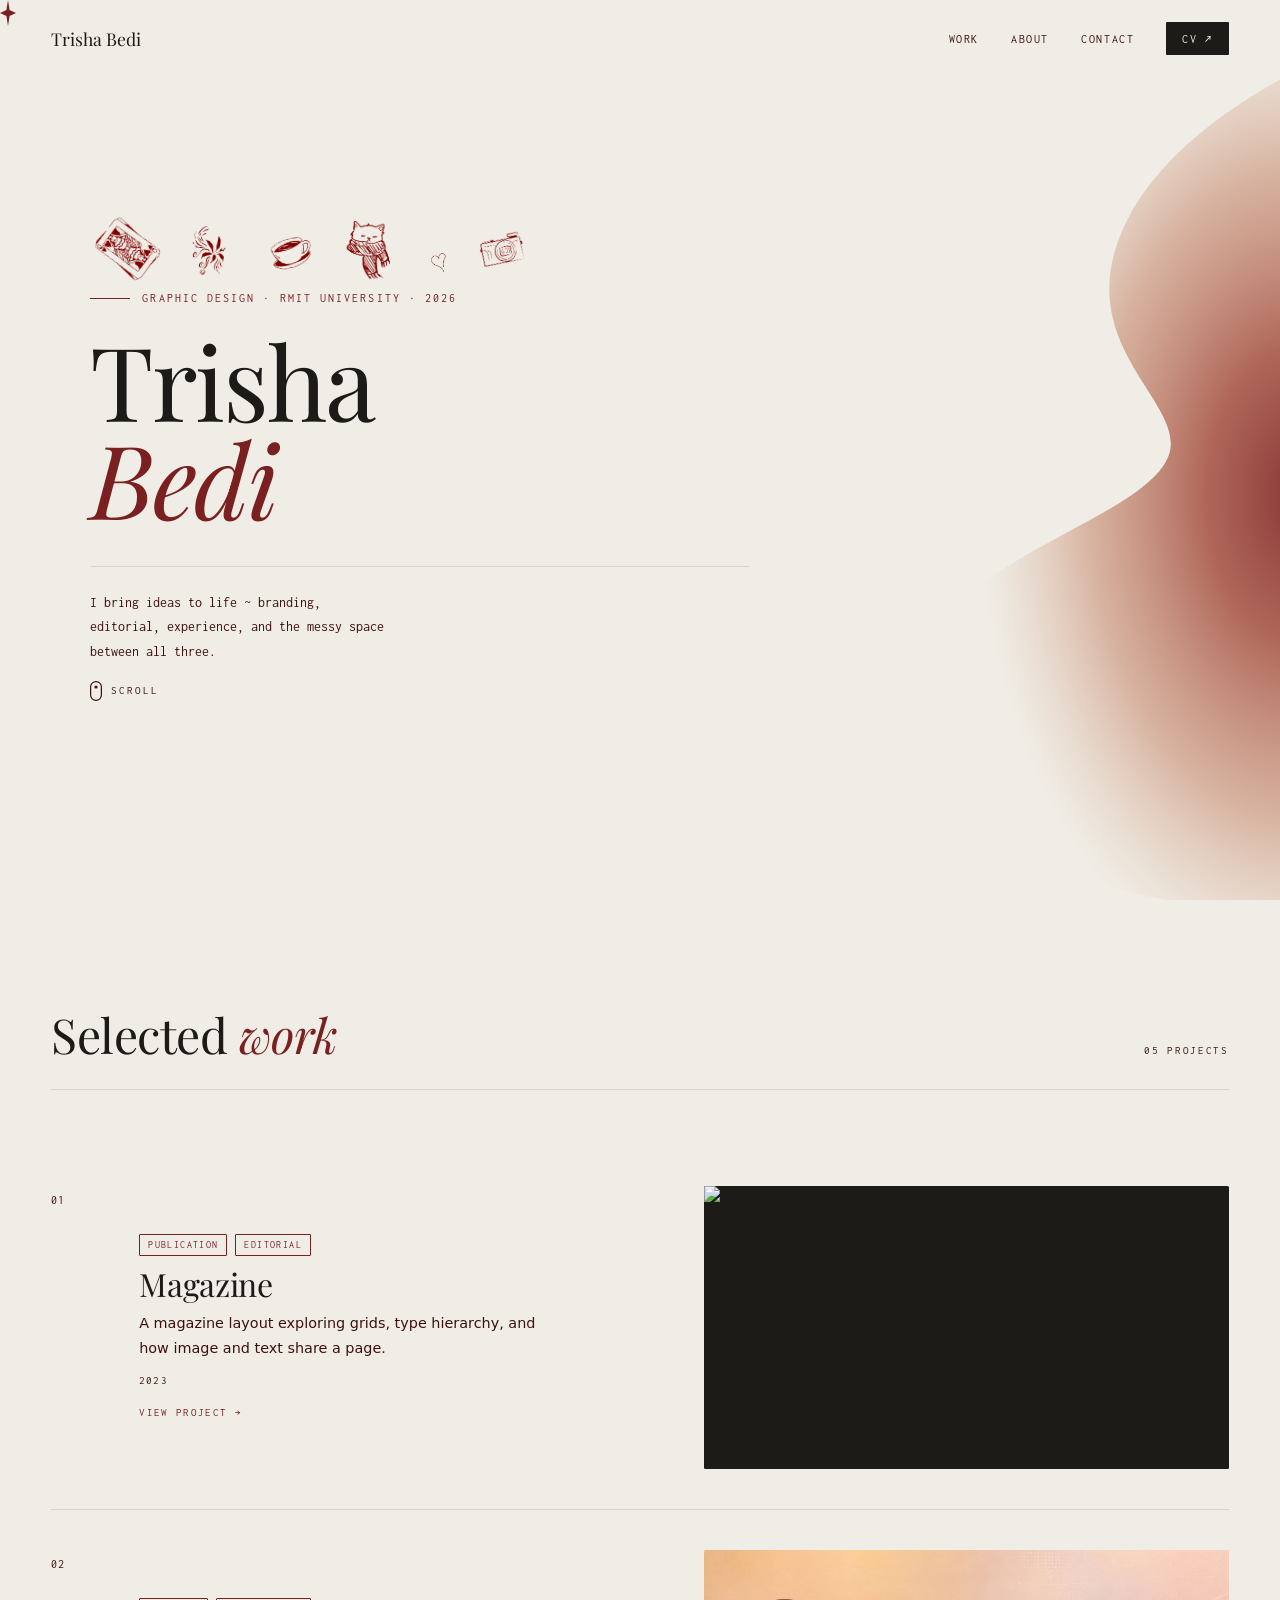
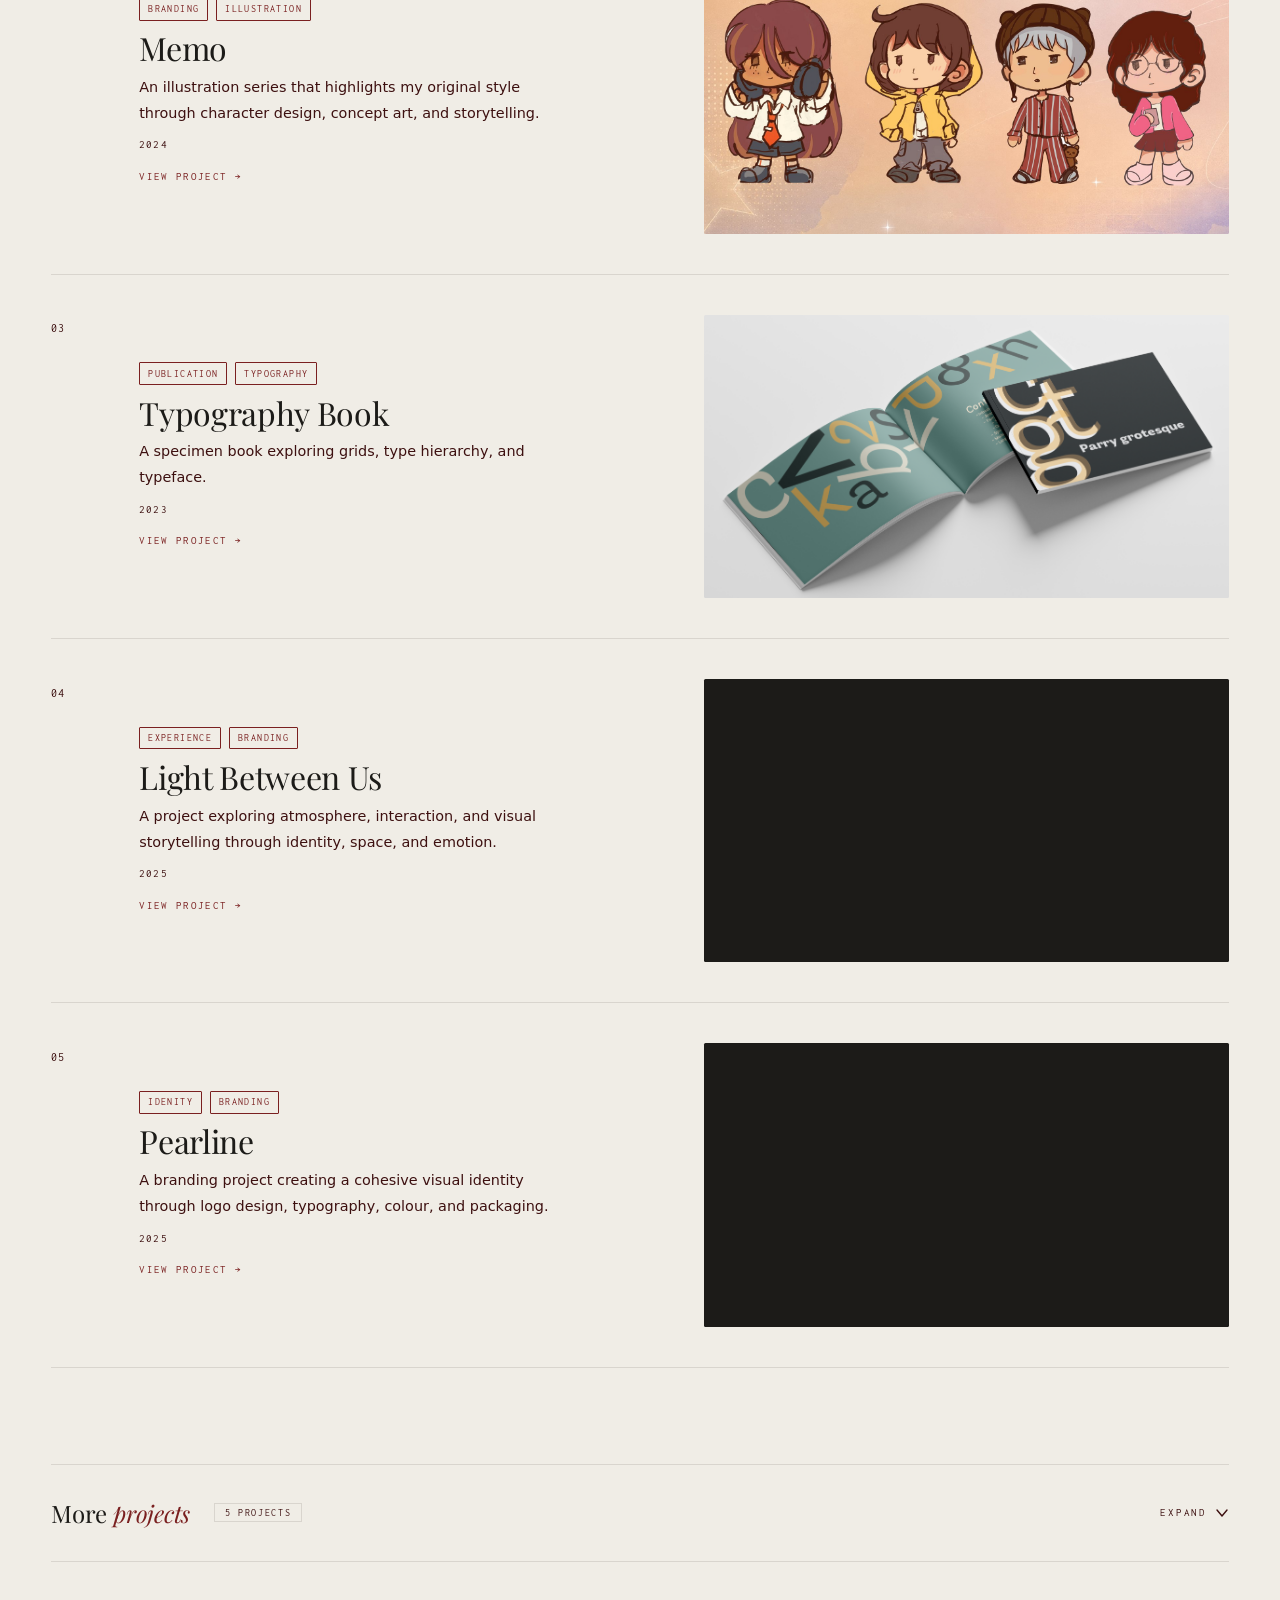
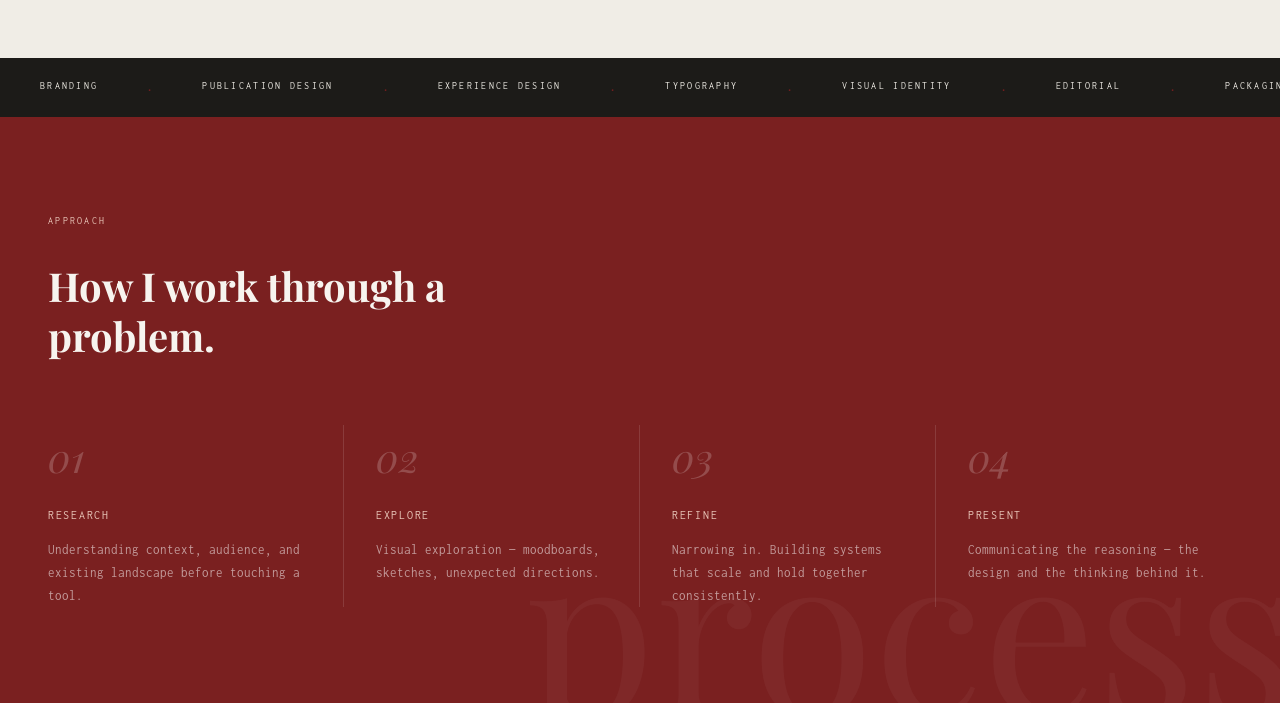
==== commit dfc64b4a: "Revise hero bio text in index.html Updated the hero bio text for clarity and flow." ====
--- a/index.html
+++ b/index.html
@@ -106,7 +106,7 @@
     </h1>
     <div class="hero-bottom reveal" style="transition-delay:.2s">
       <!-- EDIT: your short bio -->
-      <p class="hero-bio">I bring ideas to life ~ branding, editorial, experience, <br> and the messy space between all three.</p>
+      <p class="hero-bio">I bring ideas to life ~ branding, <br> editorial, experience, and the messy space <br> between all three.</p>
       <div class="hero-scroll">
         <svg width="12" height="20" viewBox="0 0 12 20" fill="none">
           <rect x=".6" y=".6" width="10.8" height="18.8" rx="5.4" stroke="currentColor" stroke-width="1.2"/>
--- a/assets/css/styles.css
+++ b/assets/css/styles.css
@@ -101,55 +101,58 @@
 ================================ */
 
 /* CARD — upper middle-left */
+/* CARD — highest / far left */
 .doodle-card {
-  top: 20%;
-  left: 33%;
-  width: clamp(60px, 6vw, 90px);
+  top: 19%;
+  left: 7%;
+  width: 78px;
   transform: rotate(-15deg);
   animation-name: float-card;
 }
 
-/* CAMERA — upper middle-right */
+/* FLOWER — slightly lower */
+.doodle-flower {
+  top: 22%;
+  left: 16%;
+  width: 72px;
+  transform: rotate(8deg);
+  animation-name: float-flower;
+}
+
+/* COFFEE — slightly higher again */
+.doodle-coffee {
+  top: 20%;
+  left: 23%;
+  width: 70px;
+  transform: rotate(-5deg);
+  animation-name: float-coffee;
+}
+
+/* CAT — lower */
+.doodle-cat {
+  top: 23%;
+  left: 29%;
+  width: 72px;
+  animation-name: float-cat;
+}
+
+/* HEART — small + higher */
+.doodle-heart {
+  top: 21%;
+  left: 36%;
+  width: 45px;
+  animation-name: float-heart;
+}
+
+/* CAMERA — furthest right + slightly lower */
 .doodle-camera {
-  top: 29%;
-  right: 33%;
-  width: clamp(55px, 6vw, 85px);
+  top: 24%;
+  left: 41%;
+  right: auto;
+  bottom: auto;
+  width: 75px;
   transform: rotate(8deg);
   animation-name: float-camera;
-}
-
-/* FLOWER — centre */
-.doodle-flower {
-  top: 44%;
-  left: 42%;
-  width: clamp(65px, 7vw, 100px);
-  transform: rotate(8deg);
-  animation-name: float-flower;
-}
-
-/* CAT — beside Bedi */
-.doodle-cat {
-  top: 59%;
-  left: 27%;
-  width: clamp(60px, 6vw, 85px);
-  animation-name: float-cat;
-}
-
-/* COFFEE — lower middle-right */
-.doodle-coffee {
-  top: 64%;
-  left: 56%;
-  width: clamp(65px, 6vw, 90px);
-  transform: rotate(-5deg);
-  animation-name: float-coffee;
-}
-
-/* HEART — underneath the bio area */
-.doodle-heart {
-  bottom: 18%;
-  left: 33%;
-  width: clamp(40px, 4vw, 60px);
-  animation-name: float-heart;
 }
 
 /* ================================
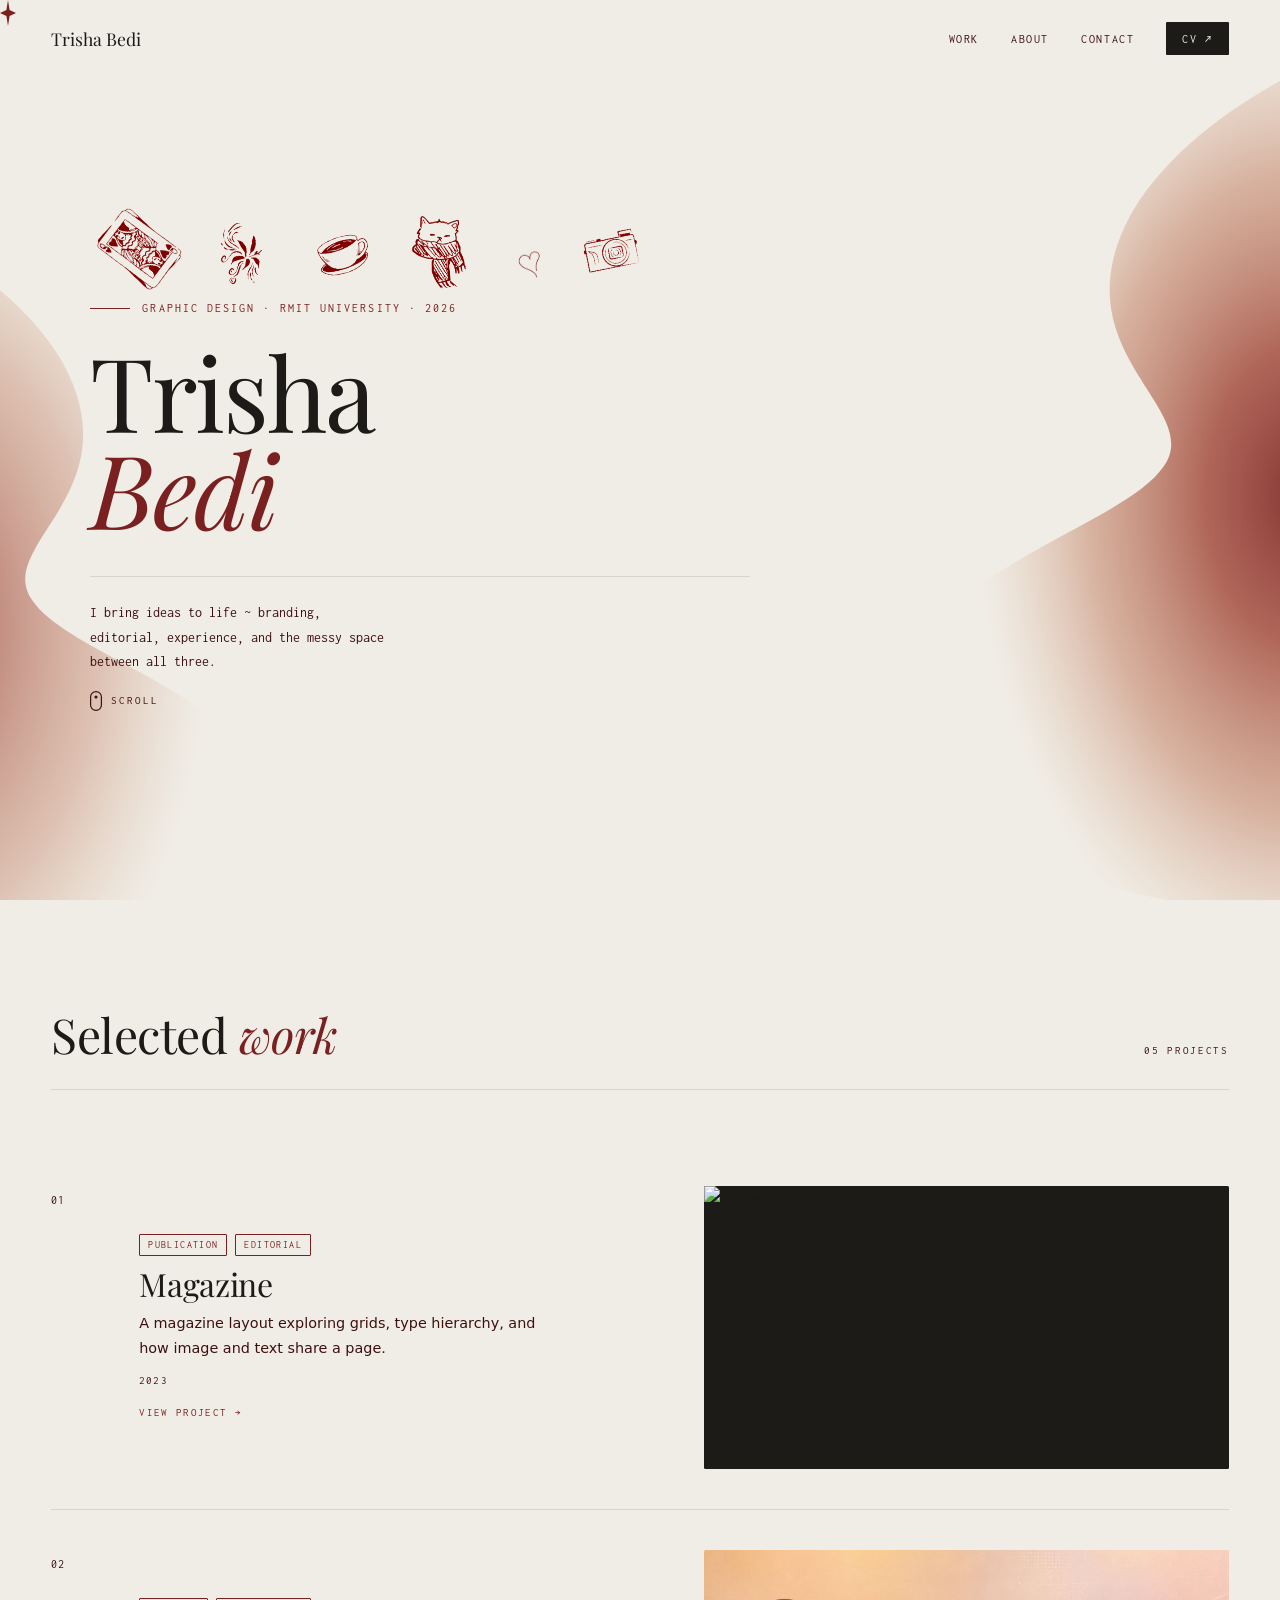
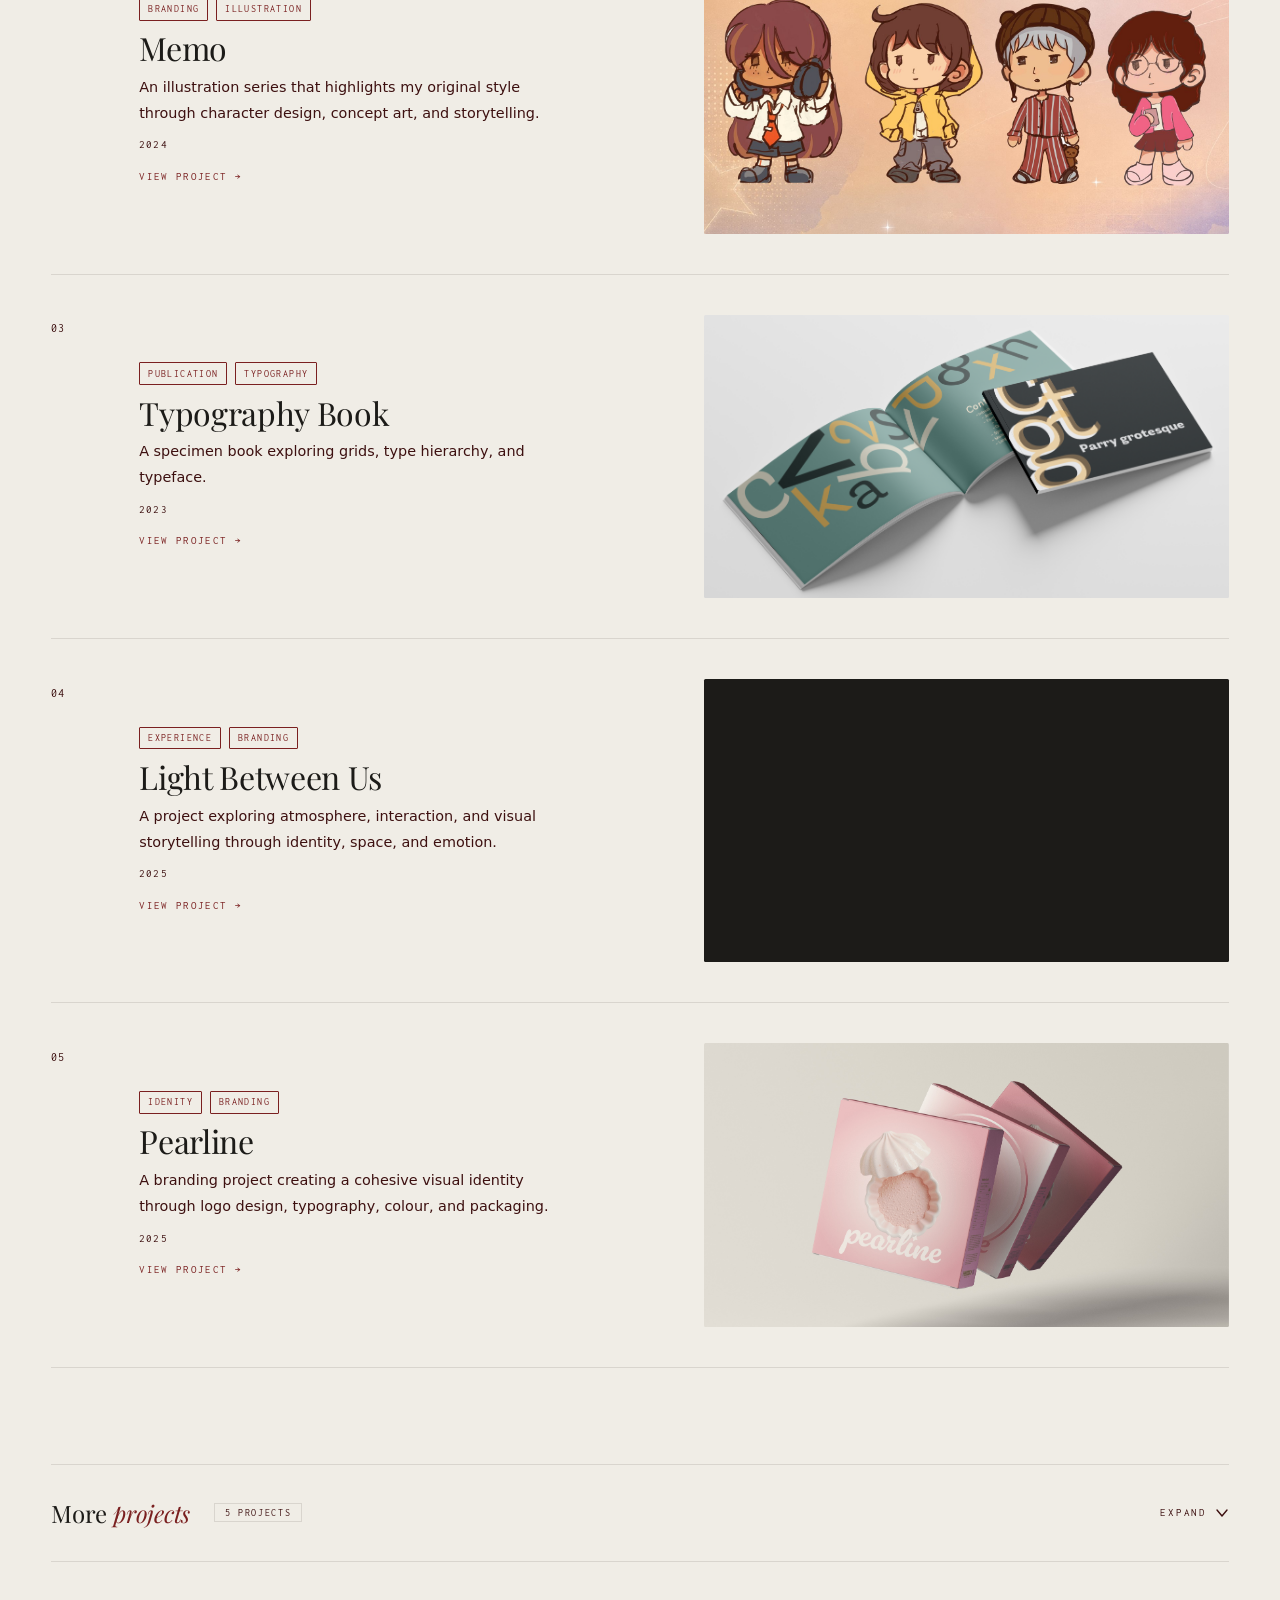
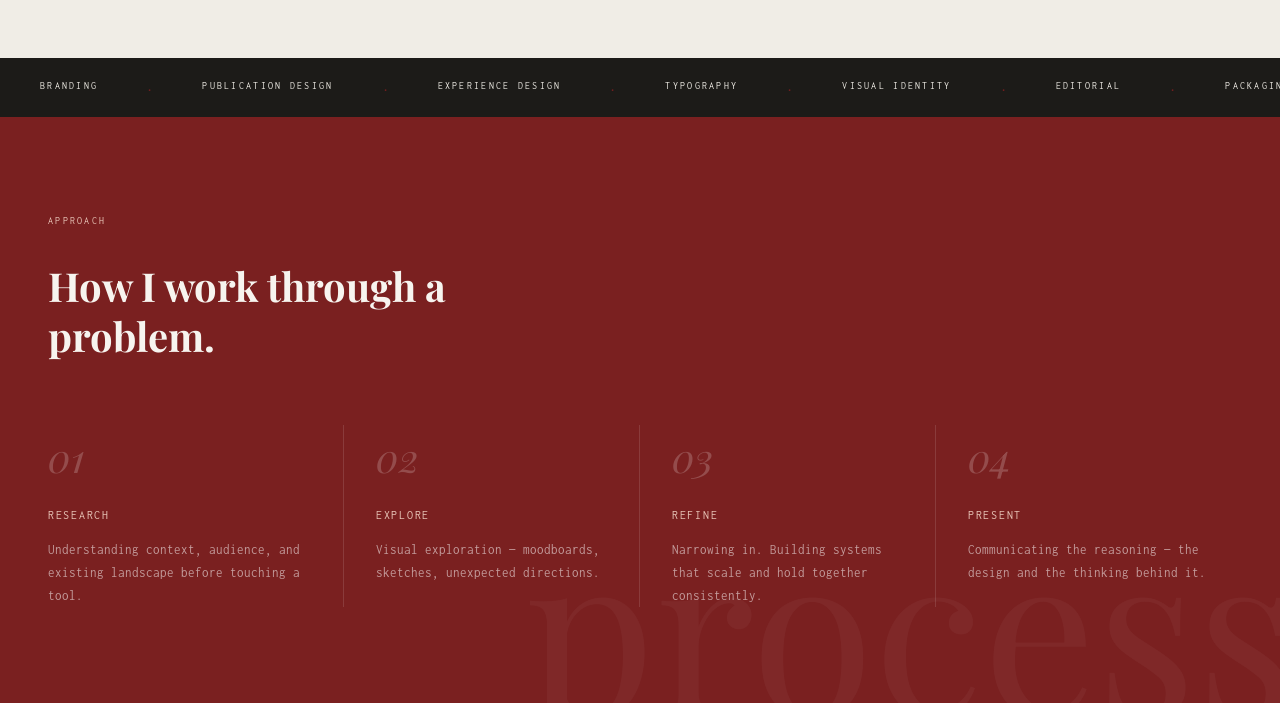
==== commit f4988743: "Add animated blob SVG to index.html" ====
--- a/index.html
+++ b/index.html
@@ -59,7 +59,34 @@
     </div>
 
     <!-- added blob -->
-
+<div class="hero-blob hero-blob-left" aria-hidden="true">
+  <svg viewBox="0 0 500 900"
+       xmlns="http://www.w3.org/2000/svg"
+       preserveAspectRatio="xMaxYMax meet">
+
+    <defs>
+      <radialGradient id="blobGradLeft" cx="70%" cy="55%" r="55%">
+        <stop offset="0%" stop-color="#7A2020" stop-opacity="0.90"/>
+        <stop offset="30%" stop-color="#9A3A2A" stop-opacity="0.75"/>
+        <stop offset="65%" stop-color="#B86848" stop-opacity="0.45"/>
+        <stop offset="100%" stop-color="#D4A080" stop-opacity="0"/>
+      </radialGradient>
+    </defs>
+
+    <path fill="url(#blobGradLeft)"
+      d="M 700 900 L 700 0 C 600 20,420 80,350 200 C 270 340,420 400,380 460 C 340 520,160 560,120 680 C 90 760,200 860,380 900 Z">
+
+      <animate attributeName="d" dur="10s" repeatCount="indefinite"
+        values="
+        M 700 900 L 700 0 C 600 20,420 80,350 200 C 270 340,420 400,380 460 C 340 520,160 560,120 680 C 90 760,200 860,380 900 Z;
+        M 700 900 L 700 0 C 610 30,430 90,355 210 C 272 352,428 408,384 468 C 342 528,155 568,112 688 C 82 770,205 868,388 900 Z;
+        M 700 900 L 700 0 C 590 15,415 74,344 194 C 265 332,415 394,374 454 C 336 514,162 552,125 672 C 96 752,196 852,372 900 Z;
+        M 700 900 L 700 0 C 600 20,420 80,350 200 C 270 340,420 400,380 460 C 340 520,160 560,120 680 C 90 760,200 860,380 900 Z"
+        calcMode="spline"
+        keySplines="0.45 0 0.55 1;0.45 0 0.55 1;0.45 0 0.55 1"/>
+    </path>
+  </svg>
+</div>
     <!-- illustration -->
     <!--  -->
 
--- a/assets/css/styles.css
+++ b/assets/css/styles.css
@@ -53,9 +53,14 @@
 }
 .hero-blob{position:absolute;top:0;right:0;bottom:0;width:clamp(300px,55vw,700px);pointer-events:none;user-select:none;z-index:0}
 .hero-blob-left{
+  left:-6%;
   right:auto;
-  left:0;
+  top:18%;
+  bottom:-12%;
+  width:clamp(280px,45vw,600px);
   transform:scaleX(-1);
+  transform-origin:center;
+  opacity:.72;
 }
 
 .hero-blob svg{width:100%;height:100%}
@@ -102,59 +107,61 @@
 
 /* CARD — upper middle-left */
 /* CARD — highest / far left */
-.doodle-card {
-  top: 19%;
-  left: 7%;
-  width: 78px;
-  transform: rotate(-15deg);
-  animation-name: float-card;
-}
-
-/* FLOWER — slightly lower */
-.doodle-flower {
-  top: 22%;
-  left: 16%;
-  width: 72px;
-  transform: rotate(8deg);
-  animation-name: float-flower;
-}
-
-/* COFFEE — slightly higher again */
-.doodle-coffee {
-  top: 20%;
-  left: 23%;
-  width: 70px;
-  transform: rotate(-5deg);
-  animation-name: float-coffee;
-}
-
-/* CAT — lower */
-.doodle-cat {
-  top: 23%;
-  left: 29%;
-  width: 72px;
-  animation-name: float-cat;
-}
-
-/* HEART — small + higher */
-.doodle-heart {
-  top: 21%;
-  left: 36%;
-  width: 45px;
-  animation-name: float-heart;
-}
-
-/* CAMERA — furthest right + slightly lower */
-.doodle-camera {
-  top: 24%;
-  left: 41%;
-  right: auto;
-  bottom: auto;
-  width: 75px;
-  transform: rotate(8deg);
-  animation-name: float-camera;
-}
-
+/* CARD — upper left */
+.doodle-card{
+  top:18%;
+  left:15%;
+  width:clamp(95px,8vw,135px);
+  transform:rotate(-15deg);
+  animation-name:float-card;
+}
+
+/* FLOWER — upper right of name */
+.doodle-flower{
+  top:24%;
+  left:65%;
+  width:clamp(90px,7vw,125px);
+  transform:rotate(8deg);
+  animation-name:float-flower;
+}
+
+/* COFFEE — left of Bedi */
+.doodle-coffee{
+  top:58%;
+  left:27%;
+  width:clamp(90px,7vw,125px);
+  transform:rotate(-5deg);
+  animation-name:float-coffee;
+}
+
+/* CAT — right of Bedi */
+.doodle-cat{
+  top:59%;
+  left:auto;
+  right:27%;
+  width:clamp(90px,7vw,125px);
+  animation-name:float-cat;
+}
+
+/* HEART — bottom left */
+.doodle-heart{
+  top:auto;
+  bottom:10%;
+  left:15%;
+  width:clamp(65px,5vw,90px);
+  animation-name:float-heart;
+}
+
+/* CAMERA — bottom right */
+.doodle-camera{
+  top:auto;
+  bottom:9%;
+  left:auto;
+  right:11%;
+  width:clamp(95px,7vw,125px);
+  transform:rotate(8deg);
+  animation-name:float-camera;
+}
 /* ================================
    SUBTLE MOVEMENT
 ================================ */
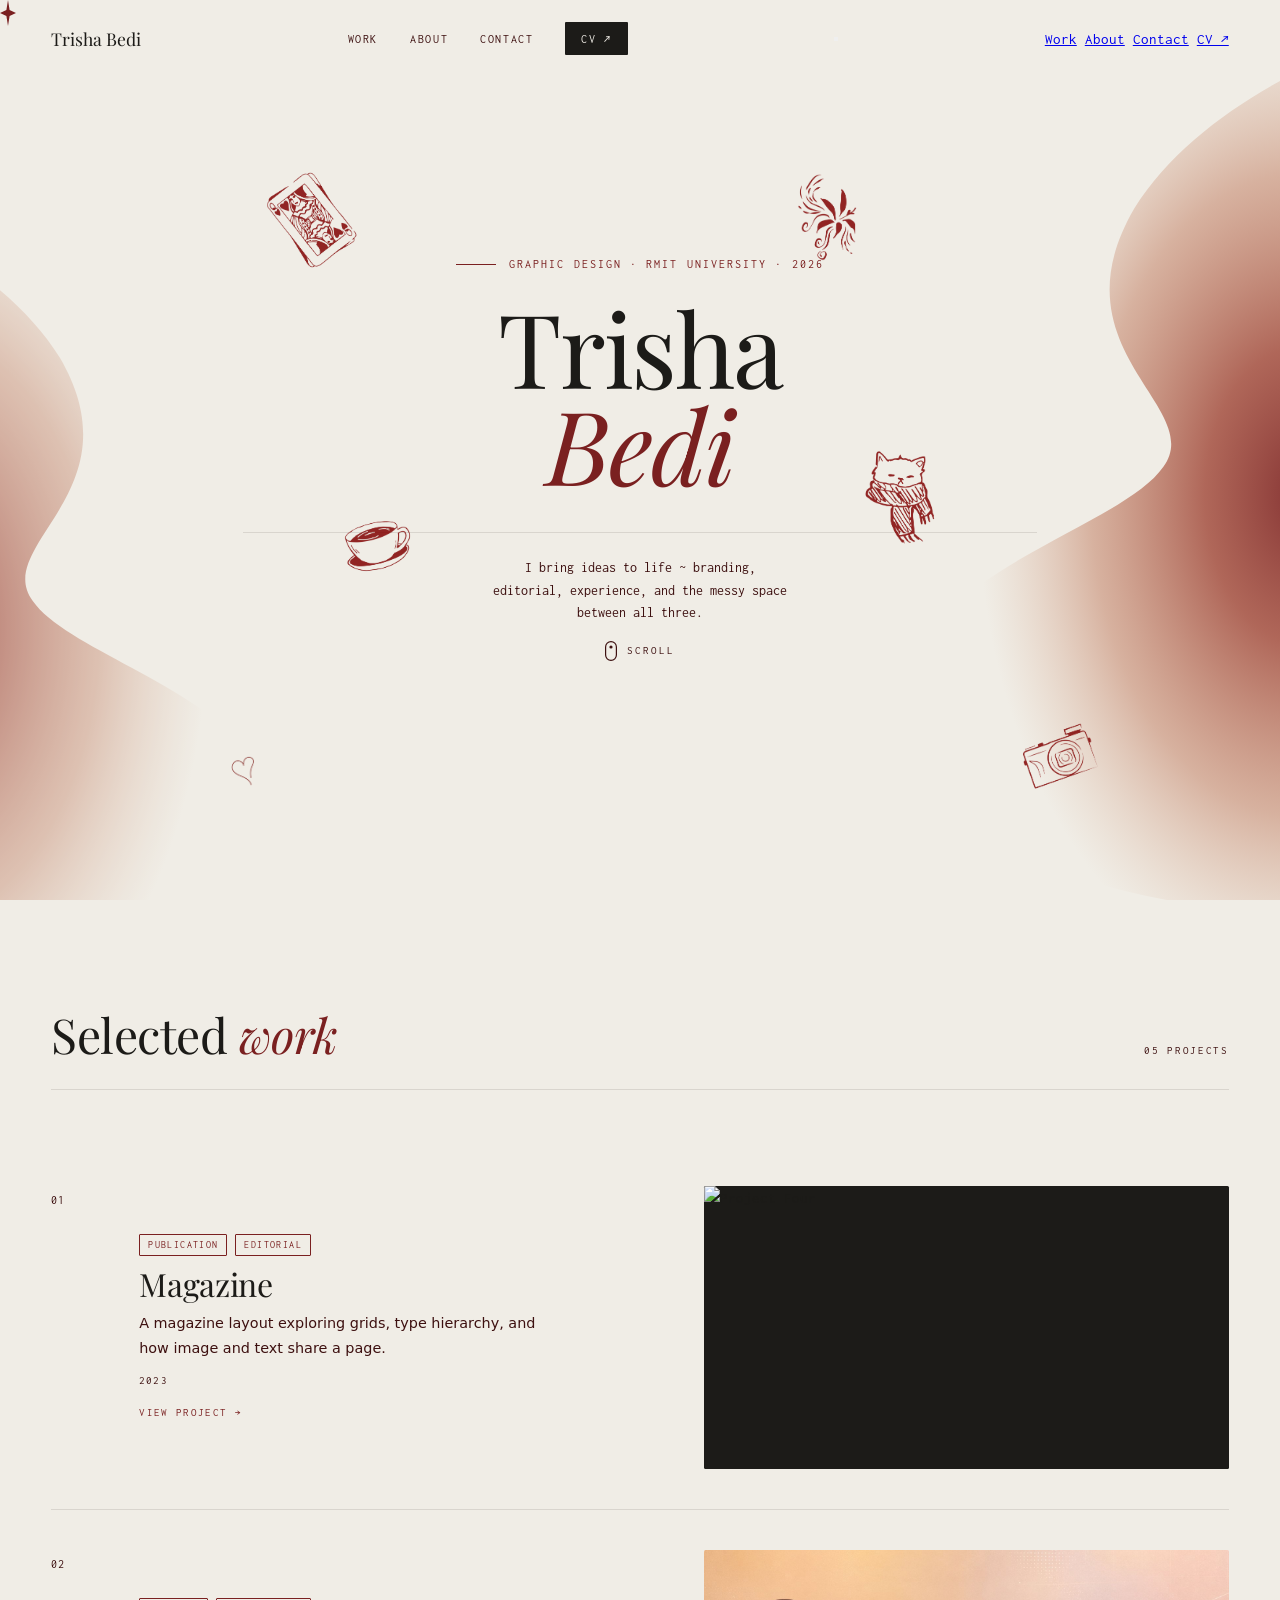
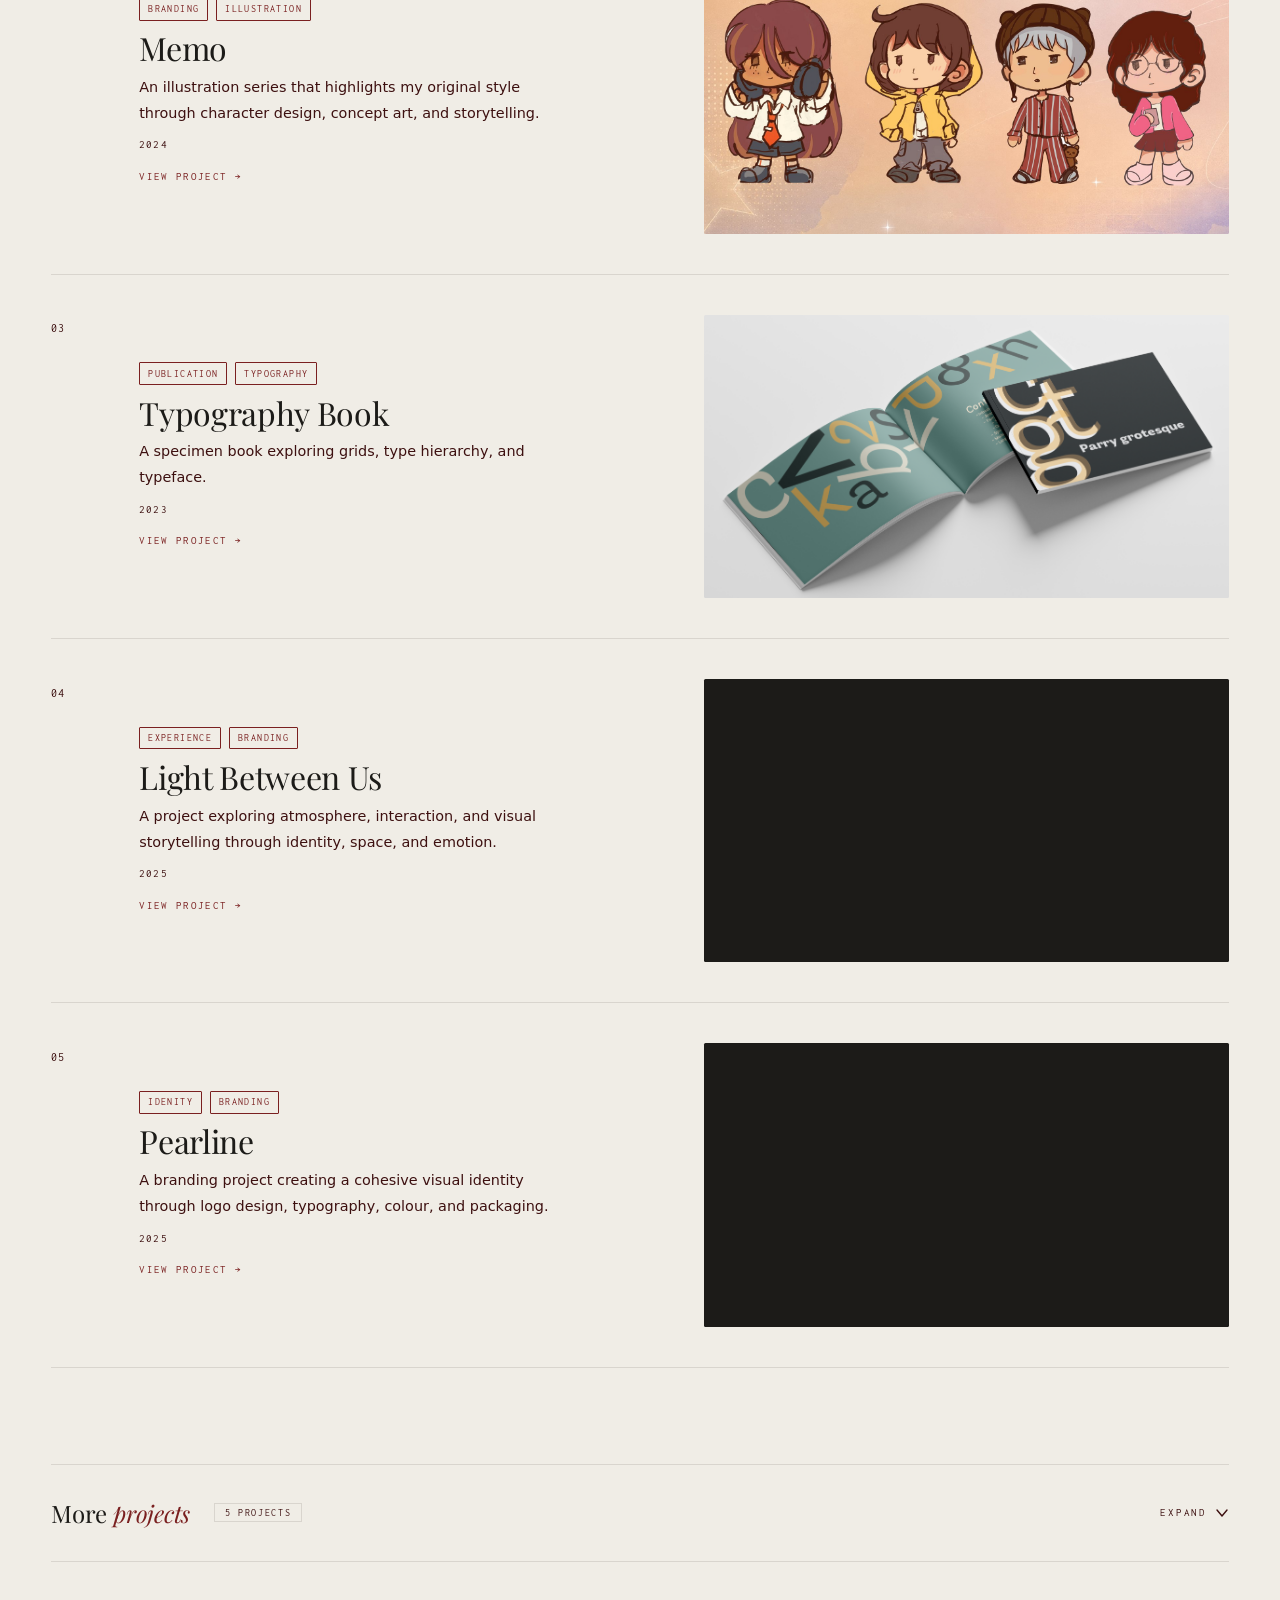
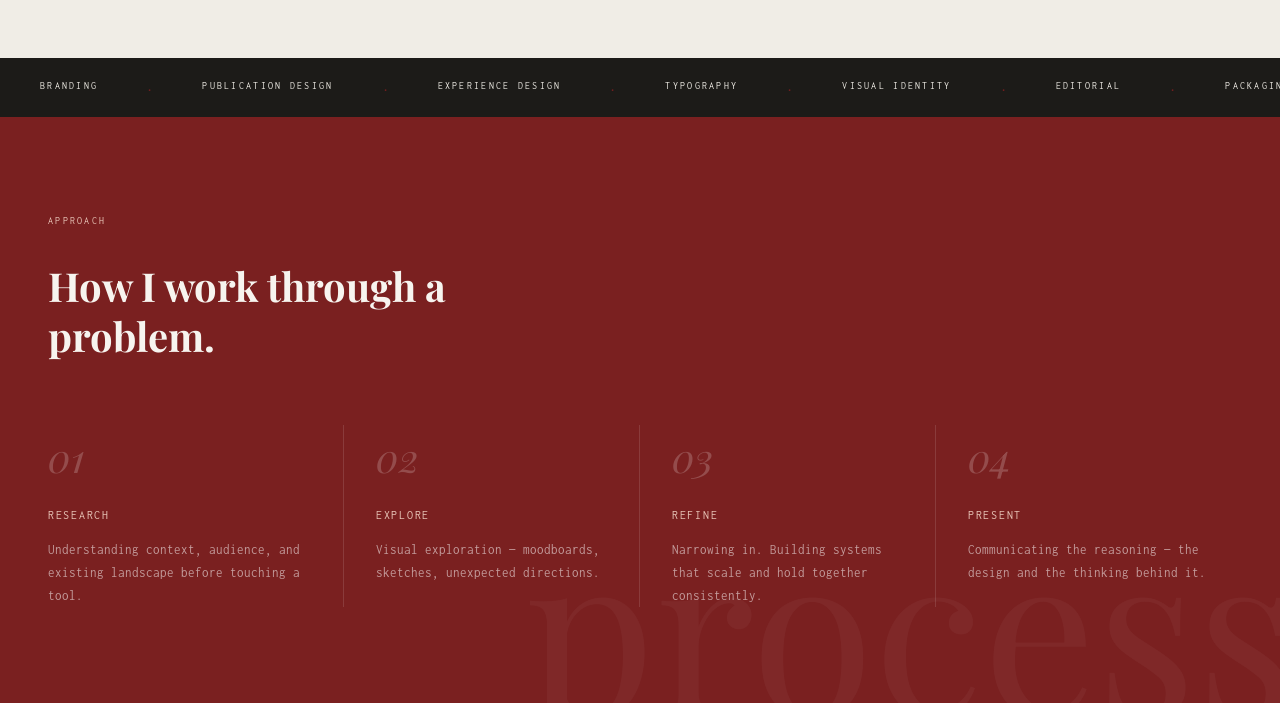
==== commit 2df45e82: "Enhance navigation with mobile menu and links Added mobile navigation and updated desktop links." ====
--- a/index.html
+++ b/index.html
@@ -16,15 +16,34 @@
 
 <!-- ===== NAV ===== -->
 <nav id="nav">
-  <!-- EDIT: your name -->
+
   <a class="nav-name" id="nav-home" href="#home">Trisha Bedi</a>
+
+  <!-- Desktop navigation -->
   <div class="nav-right">
-<a href="index.html">Work</a>
-<a href="about.html">About</a>
-<a href="contact.html">Contact</a>
-    <!-- EDIT: paste your Google Doc CV share link into href -->
+    <a href="index.html">Work</a>
+    <a href="about.html">About</a>
+    <a href="contact.html">Contact</a>
     <a href="website/CV.pdf" target="_blank" rel="noopener" class="cv-btn">CV ↗</a>
   </div>
+
+  <!-- Mobile hamburger -->
+  <button class="menu-toggle"
+          type="button"
+          aria-label="Open menu"
+          aria-expanded="false">
+    <span></span>
+    <span></span>
+  </button>
+
+  <!-- Mobile menu -->
+  <div class="mobile-menu">
+    <a href="index.html">Work</a>
+    <a href="about.html">About</a>
+    <a href="contact.html">Contact</a>
+    <a href="website/CV.pdf" target="_blank" rel="noopener">CV ↗</a>
+  </div>
+
 </nav>
 
 <!-- ================================================================
--- a/assets/css/styles.css
+++ b/assets/css/styles.css
@@ -45,9 +45,9 @@
   display:flex;
   flex-direction:column;
   justify-content:center;
-  align-items:flex-start;
-  text-align:left;
-  padding:6rem 7vw 5rem;
+  align-items:center;
+  text-align:center;
+  padding:6rem 4vw 5rem;
   position:relative;
   overflow:hidden;
 }
@@ -73,7 +73,7 @@
   line-height:.95;
   letter-spacing:-.02em;
   max-width:14ch;
-  margin:0 0 2.5rem;
+  margin:0 auto 2.5rem;
   position:relative;
   z-index:1;
 }
@@ -81,20 +81,20 @@
 .hero-bottom{
   display:flex;
   flex-direction:column;
-  align-items:flex-start;
+  align-items:center;
   border-top:1px solid var(--rule);
   padding-top:1.5rem;
   gap:1rem;
-  width:min(60%,44rem);
+  width:min(62vw,940px);
   position:relative;
-  z-index:1;
+  z-index:2;
 }
 .hero-bio{
   font-size:.88rem;
   color:var(--mid);
   max-width:44ch;
-  line-height:1.75;
-  text-align:left;
+  line-height:1.6;
+  text-align:center;
 }
 .hero-scroll{display:flex;align-items:center;gap:.6rem;font-size:.68rem;letter-spacing:.18em;text-transform:uppercase;color:var(--mid);animation:drift 2.2s ease-in-out infinite}
 @keyframes drift{0%,100%{transform:translateY(0)}50%{transform:translateY(5px)}}
@@ -105,62 +105,83 @@
    HERO DOODLES
 ================================ */
 
-/* CARD — upper middle-left */
-/* CARD — highest / far left */
-/* CARD — upper left */
+/* ================================================================
+   HERO DOODLE POSITIONS
+   ================================================================ */
+
+.hero-doodles{
+  position:absolute;
+  inset:0;
+  width:100%;
+  height:100%;
+  overflow:hidden;
+  z-index:3;
+  pointer-events:none;
+}
+
+.hero-doodle{
+  position:absolute;
+  height:auto;
+  opacity:.85;
+  z-index:3;
+  pointer-events:auto;
+  user-select:none;
+
+  cursor:grab;
+  touch-action:none;
+  will-change:left, top;
+}
+
+.hero-doodle:active{
+  cursor:grabbing;
+}
+
 .doodle-card{
+  top:19%;
+  left:20%;
+  right:auto;
+  bottom:auto;
+  width:115px;
+}
+
+.doodle-flower{
   top:18%;
-  left:15%;
-  width:clamp(95px,8vw,135px);
-  transform:rotate(-15deg);
-  animation-name:float-card;
-}
-
-/* FLOWER — upper right of name */
-.doodle-flower{
-  top:24%;
-  left:65%;
-  width:clamp(90px,7vw,125px);
-  transform:rotate(8deg);
-  animation-name:float-flower;
-}
-
-/* COFFEE — left of Bedi */
+  left:auto;
+  right:30%;
+  bottom:auto;
+  width:125px;
+}
+
 .doodle-coffee{
-  top:58%;
-  left:27%;
-  width:clamp(90px,7vw,125px);
-  transform:rotate(-5deg);
-  animation-name:float-coffee;
-}
-
-/* CAT — right of Bedi */
+  top:55%;
+  left:25%;
+  right:auto;
+  bottom:auto;
+  width:115px;
+}
+
 .doodle-cat{
-  top:59%;
+  top:50%;
   left:auto;
-  right:27%;
-  width:clamp(90px,7vw,125px);
-  animation-name:float-cat;
-}
-
-/* HEART — bottom left */
+  right:25%;
+  bottom:auto;
+  width:115px;
+}
+
 .doodle-heart{
   top:auto;
-  bottom:10%;
-  left:15%;
-  width:clamp(65px,5vw,90px);
-  animation-name:float-heart;
-}
-
-/* CAMERA — bottom right */
+  left:16%;
+  right:auto;
+  bottom:11%;
+  width:70px;
+}
+
 .doodle-camera{
   top:auto;
-  bottom:9%;
   left:auto;
-  right:11%;
-  width:clamp(95px,7vw,125px);
-  transform:rotate(8deg);
-  animation-name:float-camera;
+  right:12%;
+  bottom:10%;
+  width:125px;
 }
 /* ================================
    SUBTLE MOVEMENT
